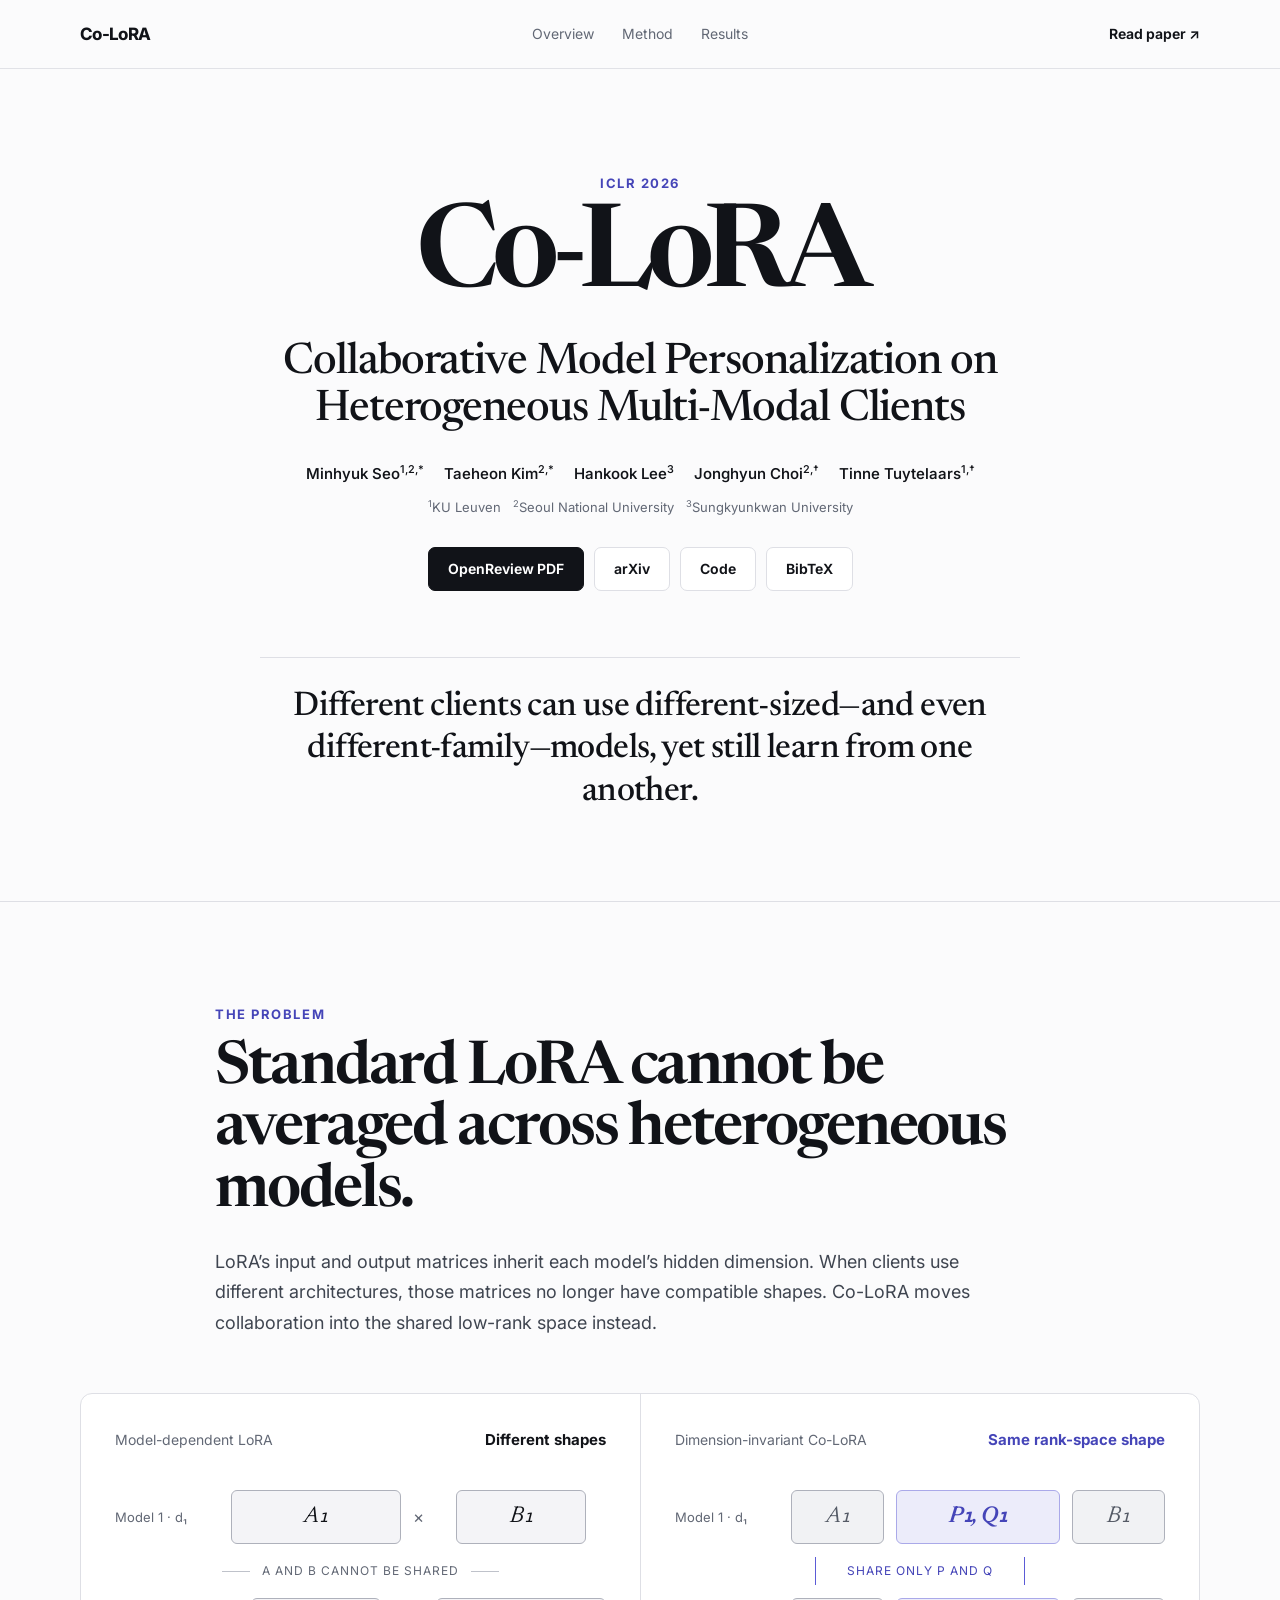
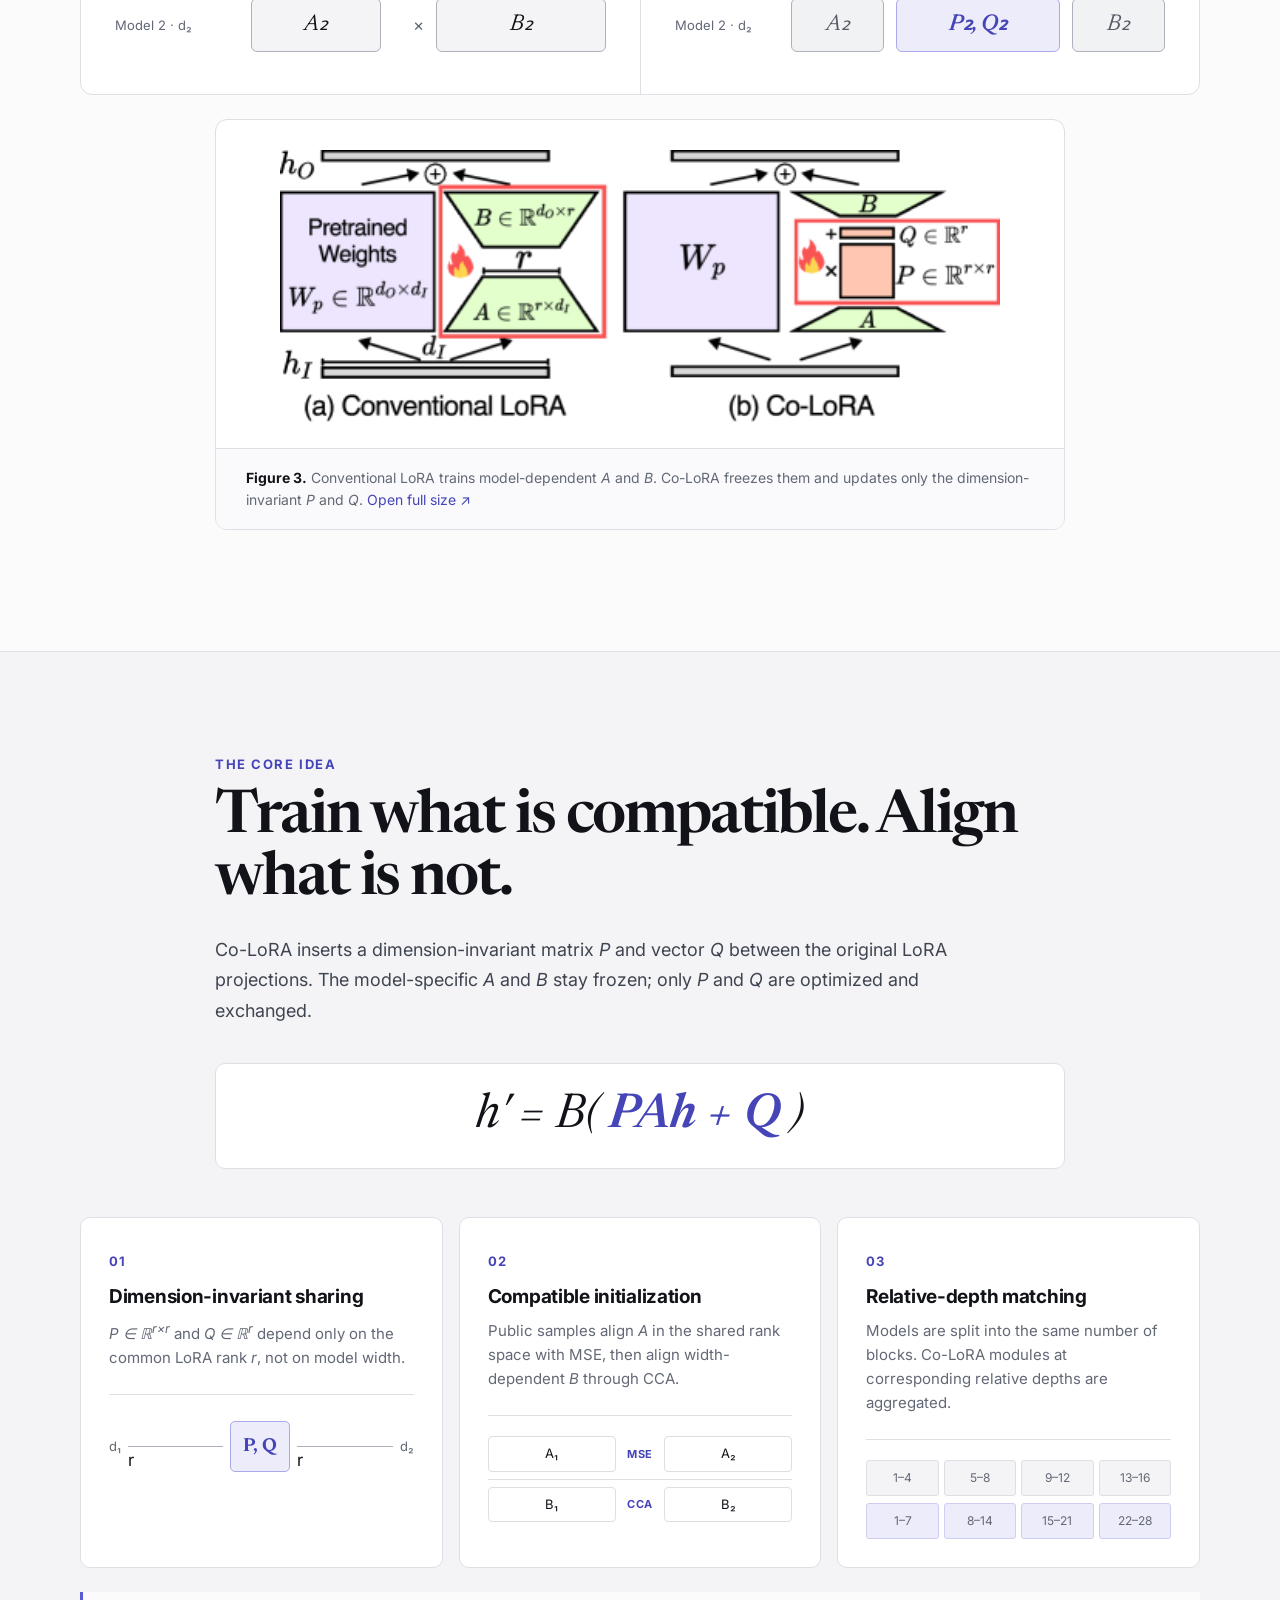
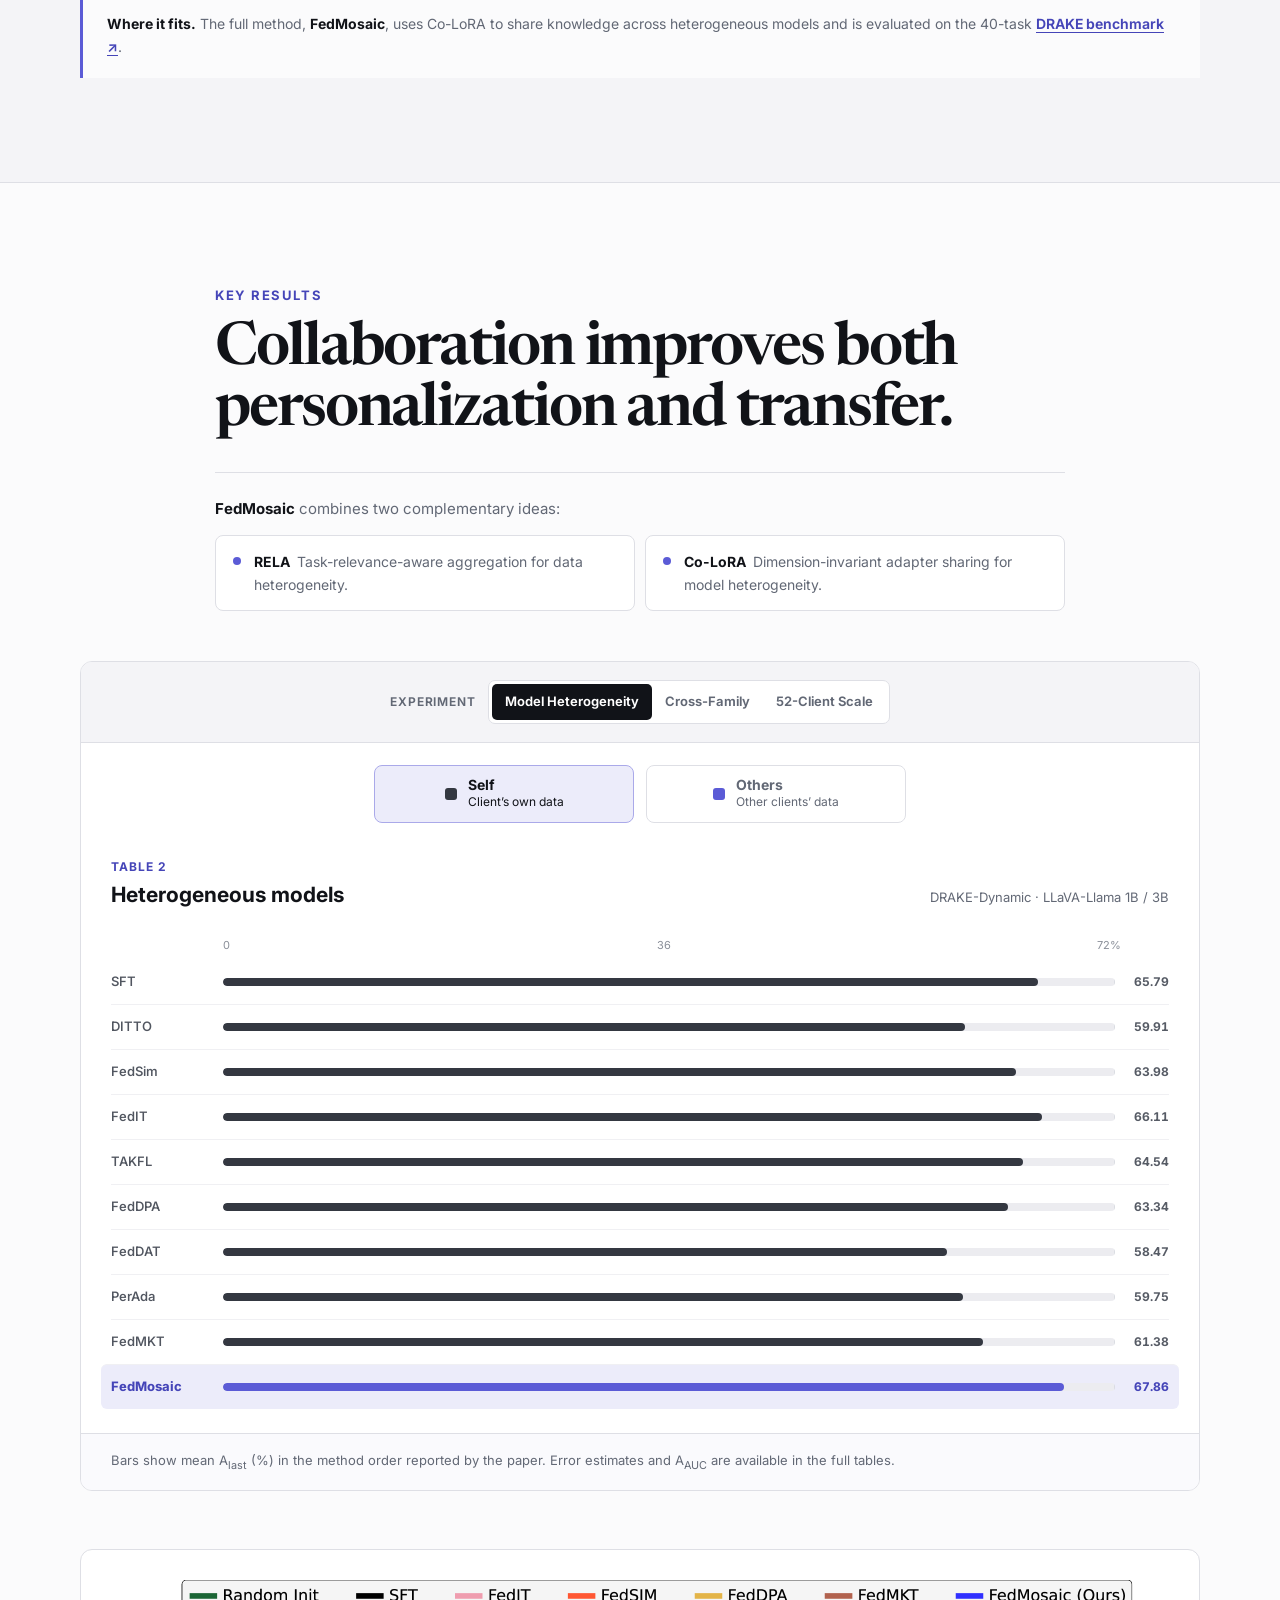
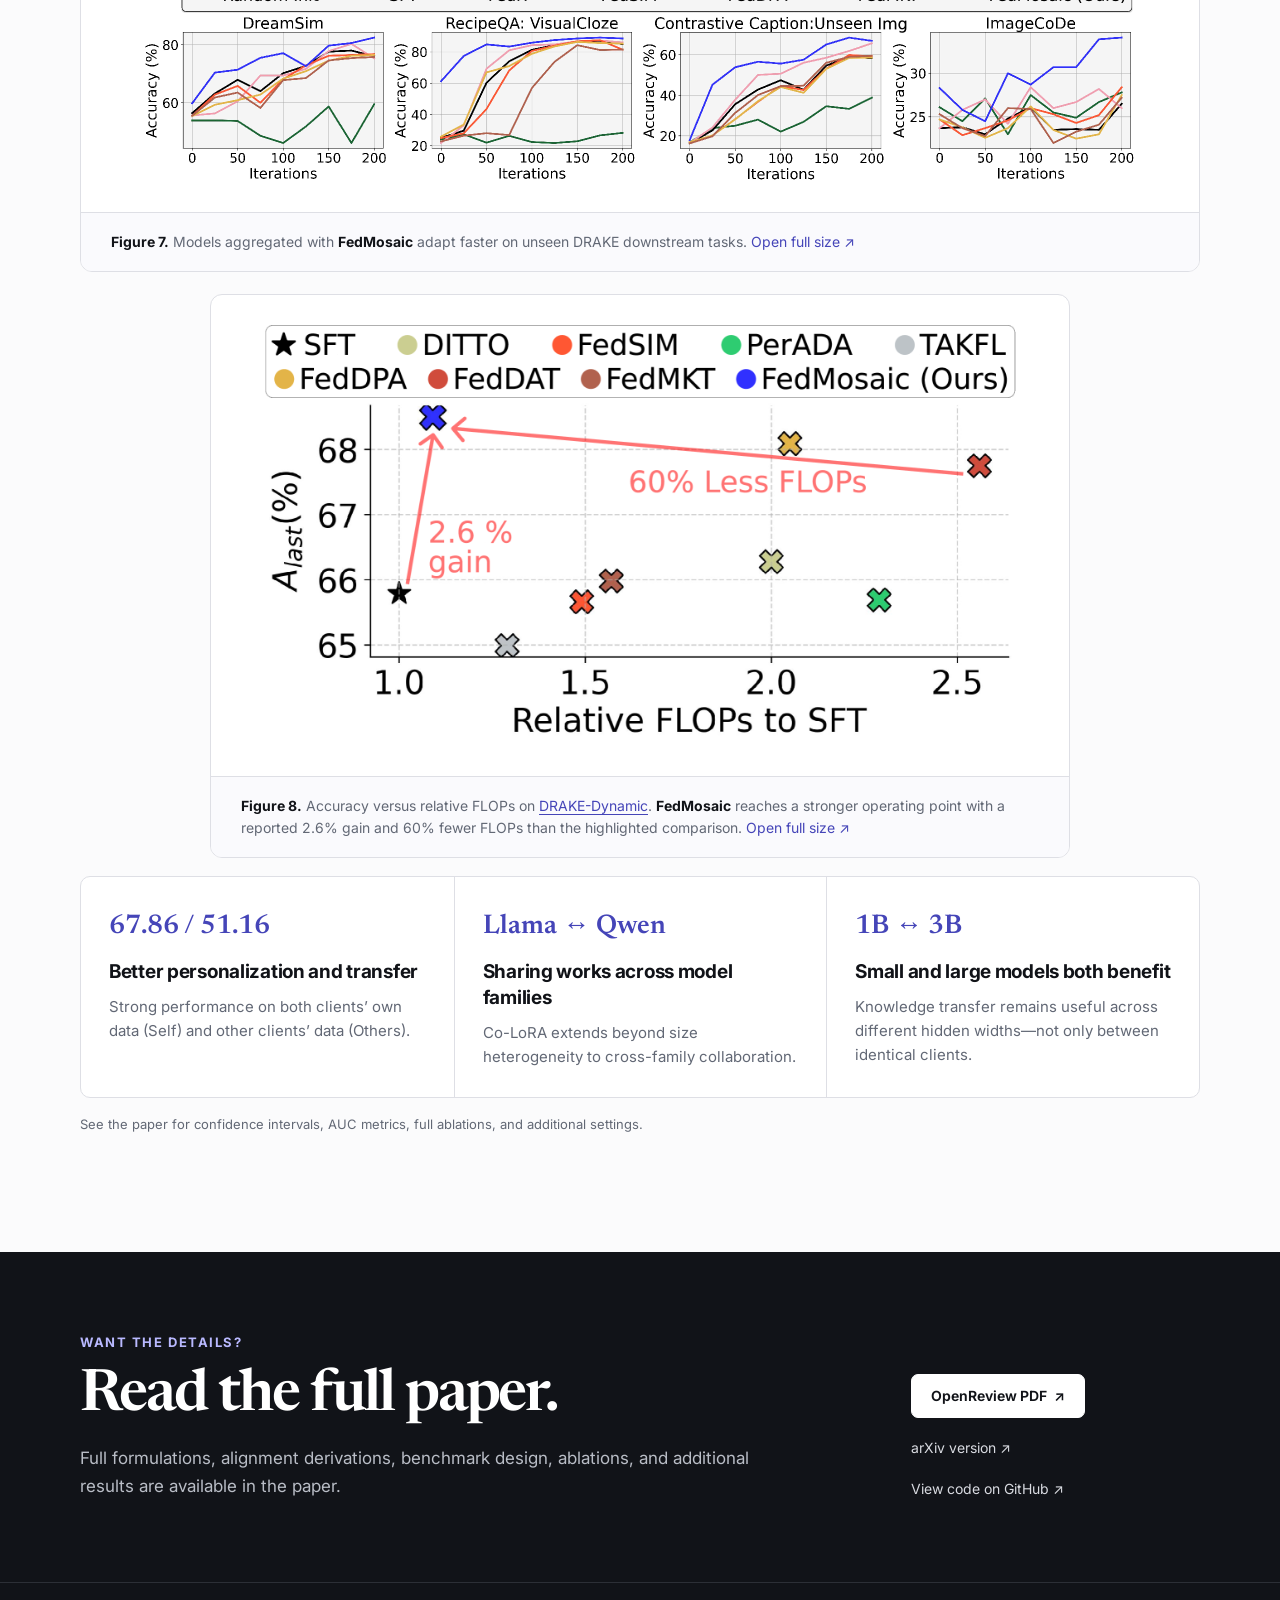
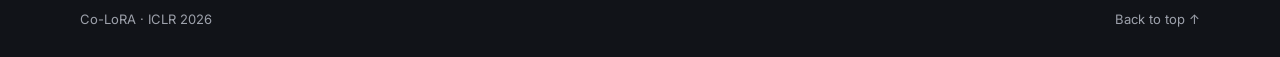
==== projects/co-lora-iclr2026/index.html @ a4341538 "Update Co-LoRA project page" ====
<!doctype html>
<html lang="en">
<head>
  <meta charset="utf-8">
  <meta name="viewport" content="width=device-width, initial-scale=1">
  <meta name="description" content="Co-LoRA enables collaborative personalization across heterogeneous multi-modal models by sharing dimension-invariant adapters.">
  <meta name="theme-color" content="#fbfbfc">
  <meta property="og:title" content="Co-LoRA · ICLR 2026">
  <meta property="og:description" content="Collaborative Model Personalization on Heterogeneous Multi-Modal Clients">
  <meta property="og:type" content="website">
  <title>Co-LoRA · Collaborative Model Personalization</title>
  <link rel="preconnect" href="https://fonts.googleapis.com">
  <link rel="preconnect" href="https://fonts.gstatic.com" crossorigin>
  <link href="https://fonts.googleapis.com/css2?family=Inter:wght@400;500;600;700&amp;family=Newsreader:opsz,wght@6..72,500;6..72,600&amp;display=swap" rel="stylesheet">
  <link rel="stylesheet" href="styles.css">
  <script defer src="script.js"></script>
</head>
<body>
  <nav class="site-nav" aria-label="Primary navigation">
    <div class="nav-inner">
      <a class="wordmark" href="#top">Co-LoRA</a>
      <div class="nav-links">
        <a href="#overview">Overview</a>
        <a href="#method">Method</a>
        <a href="#results">Results</a>
      </div>
      <a class="nav-paper" href="https://openreview.net/pdf?id=0g5Dk4Qfh0" target="_blank" rel="noreferrer">Read paper <span aria-hidden="true">↗</span></a>
    </div>
  </nav>

  <main id="top">
    <header class="hero">
      <div class="container hero-inner">
        <p class="venue">ICLR 2026</p>
        <h1>Co-LoRA</h1>
        <p class="paper-title">Collaborative Model Personalization on<br class="desktop-break"> Heterogeneous Multi-Modal Clients</p>

        <div class="authors" aria-label="Authors">
          <a href="https://dbd05088.github.io/" target="_blank" rel="noreferrer">Minhyuk Seo<sup>1,2,*</sup></a>
          <a href="https://ta3h30nk1m.github.io/" target="_blank" rel="noreferrer">Taeheon Kim<sup>2,*</sup></a>
          <a href="https://hankook.github.io/" target="_blank" rel="noreferrer">Hankook Lee<sup>3</sup></a>
          <a href="https://ppolon.github.io/" target="_blank" rel="noreferrer">Jonghyun Choi<sup>2,†</sup></a>
          <a href="https://www.esat.kuleuven.be/psi/TT" target="_blank" rel="noreferrer">Tinne Tuytelaars<sup>1,†</sup></a>
        </div>
        <p class="affiliations"><sup>1</sup>KU Leuven &nbsp; <sup>2</sup>Seoul National University &nbsp; <sup>3</sup>Sungkyunkwan University</p>

        <div class="hero-actions">
          <a class="button primary" href="https://openreview.net/pdf?id=0g5Dk4Qfh0" target="_blank" rel="noreferrer">OpenReview PDF</a>
          <a class="button secondary" href="https://arxiv.org/abs/2506.11024" target="_blank" rel="noreferrer">arXiv</a>
          <a class="button secondary" href="https://github.com/snumprlab/fedmosaic" target="_blank" rel="noreferrer">Code</a>
          <button class="button secondary cite-button" type="button">BibTeX</button>
        </div>

        <p class="lead">Different clients can use different-sized—and even different-family—models, yet still learn from one another.</p>
      </div>
    </header>

    <section class="section" id="overview">
      <div class="container narrow">
        <p class="section-label">The problem</p>
        <h2>Standard LoRA cannot be averaged across heterogeneous models.</h2>
        <p class="section-intro">LoRA’s input and output matrices inherit each model’s hidden dimension. When clients use different architectures, those matrices no longer have compatible shapes. Co-LoRA moves collaboration into the shared low-rank space instead.</p>
      </div>

      <div class="container comparison" role="img" aria-label="Model-dependent LoRA matrices A and B have incompatible shapes across models, while dimension-invariant P and Q have matching shapes and can be shared.">
        <article class="comparison-side conventional">
          <div class="comparison-heading">
            <span>Model-dependent LoRA</span>
            <strong>Different shapes</strong>
          </div>
          <div class="adapter-row">
            <span class="model-name">Model 1 · d₁</span>
            <span class="matrix model-specific wide">A₁</span>
            <span class="operator">×</span>
            <span class="matrix model-specific narrow">B₁</span>
          </div>
          <div class="mismatch" aria-hidden="true"><span></span><em>A and B cannot be shared</em><span></span></div>
          <div class="adapter-row">
            <span class="model-name">Model 2 · d₂</span>
            <span class="matrix model-specific narrow">A₂</span>
            <span class="operator">×</span>
            <span class="matrix model-specific wide">B₂</span>
          </div>
        </article>

        <article class="comparison-side proposed">
          <div class="comparison-heading">
            <span>Dimension-invariant Co-LoRA</span>
            <strong>Same rank-space shape</strong>
          </div>
          <div class="adapter-row co-row">
            <span class="model-name">Model 1 · d₁</span>
            <span class="matrix frozen">A₁</span>
            <span class="matrix shared">P₁, Q₁</span>
            <span class="matrix frozen">B₁</span>
          </div>
          <div class="share-arrow"><span>share only P and Q</span></div>
          <div class="adapter-row co-row">
            <span class="model-name">Model 2 · d₂</span>
            <span class="matrix frozen">A₂</span>
            <span class="matrix shared">P₂, Q₂</span>
            <span class="matrix frozen">B₂</span>
          </div>
        </article>
      </div>

      <figure class="container paper-figure colora-figure">
        <a href="assets/colora.png" target="_blank" aria-label="Open Figure 3 at full size">
          <img src="assets/colora.png" alt="Comparison of conventional LoRA and Co-LoRA. Conventional LoRA trains model-dependent A and B, while Co-LoRA freezes A and B and trains dimension-invariant P and Q." loading="eager">
        </a>
        <figcaption><strong>Figure 3.</strong> Conventional LoRA trains model-dependent <em>A</em> and <em>B</em>. Co-LoRA freezes them and updates only the dimension-invariant <em>P</em> and <em>Q</em>. <span>Open full size ↗</span></figcaption>
      </figure>
    </section>

    <section class="section soft-section" id="method">
      <div class="container narrow">
        <p class="section-label">The core idea</p>
        <h2>Train what is compatible. Align what is not.</h2>
        <p class="section-intro">Co-LoRA inserts a dimension-invariant matrix <em>P</em> and vector <em>Q</em> between the original LoRA projections. The model-specific <em>A</em> and <em>B</em> stay frozen; only <em>P</em> and <em>Q</em> are optimized and exchanged.</p>
        <div class="equation" aria-label="h prime equals B times the sum of P A h and Q">
          <span>h′ = B(</span><strong>PAh + Q</strong><span>)</span>
        </div>
      </div>

      <div class="container method-grid">
        <article class="method-card">
          <span class="step">01</span>
          <h3>Dimension-invariant sharing</h3>
          <p><em>P ∈ ℝ<sup>r×r</sup></em> and <em>Q ∈ ℝ<sup>r</sup></em> depend only on the common LoRA rank <em>r</em>, not on model width.</p>
          <div class="mini-visual rank-visual" aria-hidden="true">
            <i>d₁</i><span>r</span><b>P, Q</b><span>r</span><i>d₂</i>
          </div>
        </article>

        <article class="method-card">
          <span class="step">02</span>
          <h3>Compatible initialization</h3>
          <p>Public samples align <em>A</em> in the shared rank space with MSE, then align width-dependent <em>B</em> through CCA.</p>
          <div class="mini-visual align-visual" aria-hidden="true">
            <span>A₁</span><b>MSE</b><span>A₂</span><i></i><span>B₁</span><b>CCA</b><span>B₂</span>
          </div>
        </article>

        <article class="method-card">
          <span class="step">03</span>
          <h3>Relative-depth matching</h3>
          <p>Models are split into the same number of blocks. Co-LoRA modules at corresponding relative depths are aggregated.</p>
          <div class="mini-visual depth-visual" aria-hidden="true">
            <div><i>1–4</i><i>5–8</i><i>9–12</i><i>13–16</i></div>
            <div><i>1–7</i><i>8–14</i><i>15–21</i><i>22–28</i></div>
          </div>
        </article>
      </div>

      <div class="container context-note">
        <strong>Where it fits.</strong> The full method, <strong>FedMosaic</strong>, uses Co-LoRA to share knowledge across heterogeneous models and is evaluated on the 40-task <a href="https://huggingface.co/datasets/SNUMPR/DRAKE" target="_blank" rel="noreferrer">DRAKE benchmark <span aria-hidden="true">↗</span></a>.
      </div>
    </section>

    <section class="section" id="results">
      <div class="container narrow">
        <p class="section-label">Key results</p>
        <h2>Collaboration improves both personalization and transfer.</h2>
        <div class="fedmosaic-summary">
          <p><strong>FedMosaic</strong> combines two complementary ideas:</p>
          <ul>
            <li><strong>RELA</strong><span>Task-relevance-aware aggregation for data heterogeneity.</span></li>
            <li><strong>Co-LoRA</strong><span>Dimension-invariant adapter sharing for model heterogeneity.</span></li>
          </ul>
        </div>
      </div>

      <section class="container result-explorer" aria-label="Interactive experiment results">
        <div class="explorer-controls">
          <div class="control-group" aria-label="Select experiment">
            <span>Experiment</span>
            <div class="segmented-control" data-control="experiment">
              <button class="active" type="button" data-value="table2" aria-pressed="true">Model Heterogeneity</button>
              <button type="button" data-value="table4" aria-pressed="false">Cross-Family</button>
              <button type="button" data-value="table6" aria-pressed="false">52-Client Scale</button>
            </div>
          </div>
        </div>

        <div class="metric-legend" data-control="metric" aria-label="Select evaluation metric">
          <button class="active" type="button" data-value="self" aria-pressed="true">
            <i></i><span><strong>Self</strong><small>Client’s own data</small></span>
          </button>
          <button type="button" data-value="others" aria-pressed="false">
            <i></i><span><strong>Others</strong><small>Other clients’ data</small></span>
          </button>
        </div>

        <div class="explorer-plot">
          <div class="explorer-meta">
            <div><span id="chart-table">Table 2</span><h4 id="chart-title">Heterogeneous models</h4></div>
            <p id="chart-subtitle">DRAKE-Dynamic · LLaVA-Llama 1B / 3B</p>
          </div>
          <div class="chart-body" id="result-chart" role="img" aria-live="polite"></div>
        </div>
        <p class="chart-note">Bars show mean A<sub>last</sub> (%) in the method order reported by the paper. Error estimates and A<sub>AUC</sub> are available in the full tables.</p>
      </section>

      <div class="container paper-plots">
        <figure class="paper-figure result-plot">
          <a href="assets/adaptation.png" target="_blank" aria-label="Open Figure 7 at full size">
            <img src="assets/adaptation.png" alt="Adaptation curves on four unseen downstream tasks comparing FedMosaic with federated learning baselines." loading="lazy">
          </a>
          <figcaption><strong>Figure 7.</strong> Models aggregated with <strong>FedMosaic</strong> adapt faster on unseen DRAKE downstream tasks. <span>Open full size ↗</span></figcaption>
        </figure>

        <figure class="paper-figure result-plot">
          <a href="assets/efficiency.png" target="_blank" aria-label="Open Figure 8 at full size">
            <img src="assets/efficiency.png" alt="Accuracy versus relative FLOPs for federated personalization methods. FedMosaic achieves higher accuracy with substantially fewer FLOPs than high-compute baselines." loading="lazy">
          </a>
          <figcaption><strong>Figure 8.</strong> Accuracy versus relative FLOPs on <a href="https://huggingface.co/datasets/SNUMPR/DRAKE" target="_blank" rel="noreferrer">DRAKE-Dynamic</a>. <strong>FedMosaic</strong> reaches a stronger operating point with a reported 2.6% gain and 60% fewer FLOPs than the highlighted comparison. <span>Open full size ↗</span></figcaption>
        </figure>
      </div>

      <div class="container findings">
        <article>
          <span class="finding-mark">67.86 / 51.16</span>
          <h3>Better personalization and transfer</h3>
          <p>Strong performance on both clients’ own data (Self) and other clients’ data (Others).</p>
        </article>
        <article>
          <span class="finding-mark">Llama ↔ Qwen</span>
          <h3>Sharing works across model families</h3>
          <p>Co-LoRA extends beyond size heterogeneity to cross-family collaboration.</p>
        </article>
        <article>
          <span class="finding-mark">1B ↔ 3B</span>
          <h3>Small and large models both benefit</h3>
          <p>Knowledge transfer remains useful across different hidden widths—not only between identical clients.</p>
        </article>
      </div>
      <p class="container table-note">See the paper for confidence intervals, AUC metrics, full ablations, and additional settings.</p>
    </section>

    <section class="paper-cta">
      <div class="container cta-inner">
        <div>
          <p class="section-label">Want the details?</p>
          <h2>Read the full paper.</h2>
          <p>Full formulations, alignment derivations, benchmark design, ablations, and additional results are available in the paper.</p>
        </div>
        <div class="cta-actions">
          <a class="button primary" href="https://openreview.net/pdf?id=0g5Dk4Qfh0" target="_blank" rel="noreferrer">OpenReview PDF <span aria-hidden="true">↗</span></a>
          <a class="text-link" href="https://arxiv.org/abs/2506.11024" target="_blank" rel="noreferrer">arXiv version <span aria-hidden="true">↗</span></a>
          <a class="text-link" href="https://github.com/snumprlab/fedmosaic" target="_blank" rel="noreferrer">View code on GitHub <span aria-hidden="true">↗</span></a>
        </div>
      </div>
    </section>
  </main>

  <footer>
    <div class="container footer-inner">
      <span>Co-LoRA · ICLR 2026</span>
      <a href="#top">Back to top ↑</a>
    </div>
  </footer>

  <dialog class="citation-dialog" aria-labelledby="citation-title">
    <form method="dialog"><button class="dialog-close" aria-label="Close citation">×</button></form>
    <p class="section-label">BibTeX</p>
    <h2 id="citation-title">Cite Co-LoRA</h2>
    <pre><code>@inproceedings{seo2026colora,
  title     = {Co-LoRA: Collaborative Model Personalization on
               Heterogeneous Multi-Modal Clients},
  author    = {Seo, Minhyuk and Kim, Taeheon and Lee, Hankook and
               Choi, Jonghyun and Tuytelaars, Tinne},
  booktitle = {The Fourteenth International Conference on
               Learning Representations},
  year      = {2026},
  url       = {https://openreview.net/forum?id=0g5Dk4Qfh0}
}</code></pre>
    <button class="button primary copy-button" type="button">Copy BibTeX</button>
  </dialog>
</body>
</html>
---- projects/co-lora-iclr2026/styles.css ----
:root {
  --ink: #111318;
  --muted: #626875;
  --line: #dedfe5;
  --surface: #f4f4f7;
  --page: #fbfbfc;
  --white: #ffffff;
  --accent: #5b5bd6;
  --accent-dark: #4545b8;
  --accent-soft: #ececfa;
  --max: 1120px;
  --narrow: 850px;
}

* { box-sizing: border-box; }

html {
  scroll-behavior: smooth;
  scroll-padding-top: 90px;
}

body {
  margin: 0;
  color: var(--ink);
  background: var(--page);
  font-family: "Inter", system-ui, -apple-system, BlinkMacSystemFont, "Segoe UI", sans-serif;
  font-size: 17px;
  line-height: 1.65;
  -webkit-font-smoothing: antialiased;
}

a { color: inherit; }
button, a { -webkit-tap-highlight-color: transparent; }
button { font: inherit; }

.container {
  width: min(calc(100% - 48px), var(--max));
  margin-inline: auto;
}

.container.narrow { max-width: var(--narrow); }

.site-nav {
  position: sticky;
  top: 0;
  z-index: 20;
  border-bottom: 1px solid rgba(222, 223, 229, .9);
  background: rgba(251, 251, 252, .94);
  backdrop-filter: blur(14px);
}

.nav-inner {
  width: min(calc(100% - 48px), var(--max));
  min-height: 68px;
  margin-inline: auto;
  display: grid;
  grid-template-columns: 1fr auto 1fr;
  align-items: center;
  gap: 28px;
}

.wordmark {
  width: max-content;
  font-weight: 750;
  letter-spacing: -.04em;
  text-decoration: none;
}

.nav-links {
  display: flex;
  gap: 28px;
  font-size: 14px;
}

.nav-links a,
.nav-paper,
.text-link,
.footer-inner a {
  text-decoration: none;
}

.nav-links a { color: var(--muted); }
.nav-links a:hover { color: var(--ink); }

.nav-paper {
  justify-self: end;
  font-size: 14px;
  font-weight: 650;
}

.hero {
  padding: 106px 0 88px;
  border-bottom: 1px solid var(--line);
  text-align: center;
}

.hero-inner { max-width: 1000px; }

.venue,
.section-label {
  margin: 0 0 16px;
  color: var(--accent-dark);
  font-size: 13px;
  font-weight: 700;
  line-height: 1.3;
  letter-spacing: .12em;
  text-transform: uppercase;
}

.hero h1 {
  margin: 0;
  font-family: "Newsreader", Georgia, serif;
  font-size: clamp(72px, 9vw, 116px);
  font-weight: 600;
  line-height: .9;
  letter-spacing: -.065em;
}

.paper-title {
  max-width: 900px;
  margin: 28px auto 26px;
  font-family: "Newsreader", Georgia, serif;
  font-size: clamp(28px, 3.4vw, 44px);
  font-weight: 500;
  line-height: 1.1;
  letter-spacing: -.025em;
}

.authors {
  display: flex;
  flex-wrap: wrap;
  justify-content: center;
  gap: 5px 20px;
  font-size: 15px;
  font-weight: 550;
}

.authors a {
  border-bottom: 1px solid transparent;
  text-decoration: none;
}

.authors a:hover { border-bottom-color: #aeb1bb; }

.authors sup,
.affiliations sup { font-size: .72em; }

.affiliations {
  margin: 8px 0 0;
  color: var(--muted);
  font-size: 13px;
}

.hero-actions {
  display: flex;
  flex-wrap: wrap;
  justify-content: center;
  gap: 10px;
  margin-top: 28px;
}

.button {
  min-height: 44px;
  padding: 10px 19px;
  border: 1px solid var(--ink);
  border-radius: 7px;
  display: inline-flex;
  align-items: center;
  justify-content: center;
  gap: 7px;
  cursor: pointer;
  font-size: 14px;
  font-weight: 650;
  line-height: 1;
  text-decoration: none;
}

.button.primary {
  color: var(--white);
  background: var(--ink);
}

.button.primary:hover { background: #292c33; }

.button.secondary {
  color: var(--ink);
  background: var(--white);
  border-color: var(--line);
}

.button.secondary:hover { border-color: #aeb1bb; }

.lead {
  max-width: 760px;
  margin: 66px auto 0;
  padding-top: 28px;
  border-top: 1px solid var(--line);
  font-family: "Newsreader", Georgia, serif;
  font-size: clamp(25px, 3vw, 34px);
  font-weight: 500;
  line-height: 1.25;
  letter-spacing: -.018em;
}

.section { padding: 104px 0; }

.soft-section {
  background: var(--surface);
  border-block: 1px solid var(--line);
}

.section h2,
.paper-cta h2,
.citation-dialog h2 {
  margin: 0;
  font-family: "Newsreader", Georgia, serif;
  font-size: clamp(38px, 5vw, 60px);
  font-weight: 600;
  line-height: 1.02;
  letter-spacing: -.035em;
}

.section-intro {
  max-width: 800px;
  margin: 24px 0 0;
  color: #3f4550;
  font-size: 18px;
  line-height: 1.7;
}

.fedmosaic-summary {
  margin-top: 30px;
  padding-top: 24px;
  border-top: 1px solid var(--line);
}

.fedmosaic-summary > p {
  margin: 0 0 13px;
  color: var(--muted);
  font-size: 15px;
}

.fedmosaic-summary > p strong { color: var(--ink); }

.fedmosaic-summary ul {
  margin: 0;
  padding: 0;
  display: grid;
  grid-template-columns: 1fr 1fr;
  gap: 10px;
  list-style: none;
}

.fedmosaic-summary li {
  min-height: 64px;
  padding: 14px 16px 14px 38px;
  border: 1px solid var(--line);
  border-radius: 8px;
  position: relative;
  background: var(--white);
  font-size: 14px;
}

.fedmosaic-summary li::before {
  content: "";
  width: 8px;
  height: 8px;
  border-radius: 50%;
  position: absolute;
  top: 21px;
  left: 17px;
  background: var(--accent);
}

.fedmosaic-summary li strong { margin-right: 7px; }
.fedmosaic-summary li span { color: var(--muted); }

.paper-figure {
  margin-top: 54px;
  padding: 30px;
  border: 1px solid var(--line);
  border-radius: 12px;
  overflow: hidden;
  background: var(--white);
}

.paper-figure > a {
  display: block;
  text-decoration: none;
}

.paper-figure img {
  width: 100%;
  height: auto;
  margin-inline: auto;
  display: block;
  object-fit: contain;
}

.colora-figure { max-width: 850px; }
.colora-figure img { max-width: 720px; }
.result-plot img { max-width: 917px; }

.paper-figure figcaption {
  margin: 26px -30px -30px;
  padding: 18px 30px;
  border-top: 1px solid var(--line);
  color: var(--muted);
  background: #fafafd;
  font-size: 14px;
  line-height: 1.55;
}

.paper-figure figcaption strong { color: var(--ink); }
.paper-figure figcaption a { color: var(--accent-dark); text-underline-offset: 3px; }
.paper-figure figcaption span { color: var(--accent-dark); white-space: nowrap; }

.comparison {
  margin-top: 54px;
  border: 1px solid var(--line);
  border-radius: 12px;
  display: grid;
  grid-template-columns: 1fr 1fr;
  overflow: hidden;
  background: var(--white);
}

.comparison-side { padding: 34px; }
.comparison-side + .comparison-side { border-left: 1px solid var(--line); }

.comparison-heading {
  margin-bottom: 30px;
  display: flex;
  justify-content: space-between;
  gap: 20px;
  align-items: baseline;
  font-size: 14px;
}

.comparison-heading span { color: var(--muted); }
.comparison-heading strong { font-size: 15px; }
.proposed .comparison-heading strong { color: var(--accent-dark); }

.adapter-row {
  min-height: 70px;
  display: grid;
  grid-template-columns: 104px 1fr auto 1fr;
  align-items: center;
  gap: 12px;
}

.adapter-row.co-row { grid-template-columns: 104px .8fr 1.4fr .8fr; }
.model-name { color: var(--muted); font-size: 13px; }
.operator { color: var(--muted); text-align: center; }

.matrix {
  height: 54px;
  border: 1px solid #aeb1bb;
  border-radius: 6px;
  display: grid;
  place-items: center;
  background: var(--surface);
  font-family: "Newsreader", Georgia, serif;
  font-size: 23px;
  font-style: italic;
}

.matrix.narrow { margin-inline: 20px; }
.matrix.frozen { color: #555b66; background: #f1f2f4; }
.matrix.shared {
  color: var(--accent-dark);
  background: var(--accent-soft);
  border-color: #aaa9e9;
  font-weight: 600;
}

.mismatch,
.share-arrow {
  height: 38px;
  display: flex;
  align-items: center;
  justify-content: center;
  gap: 12px;
  color: var(--muted);
  font-size: 12px;
  text-transform: uppercase;
  letter-spacing: .08em;
}

.mismatch span {
  width: 28px;
  height: 1px;
  background: #bfc2ca;
}

.mismatch em { font-style: normal; }

.share-arrow span {
  width: 210px;
  padding: 4px 10px;
  border-inline: 1px solid var(--accent);
  color: var(--accent-dark);
  text-align: center;
}

.figure-note {
  margin: 14px 0 0;
  color: var(--muted);
  font-size: 13px;
  text-align: right;
}

.legend-box {
  width: 11px;
  height: 11px;
  border: 1px solid #aeb1bb;
  display: inline-block;
  vertical-align: -1px;
}

.frozen-key { background: #f1f2f4; }
.shared-key { background: var(--accent-soft); border-color: #aaa9e9; }

.comparison + .paper-figure { margin-top: 24px; }

.equation {
  margin: 36px 0 0;
  padding: 28px 34px;
  border: 1px solid var(--line);
  border-radius: 10px;
  display: flex;
  align-items: baseline;
  justify-content: center;
  gap: .2em;
  background: var(--white);
  font-family: "Newsreader", Georgia, serif;
  font-size: clamp(32px, 5vw, 48px);
  font-style: italic;
  line-height: 1;
}

.equation strong { color: var(--accent-dark); font-weight: 600; }

.method-grid {
  margin-top: 48px;
  display: grid;
  grid-template-columns: repeat(3, 1fr);
  gap: 16px;
}

.method-card {
  min-width: 0;
  padding: 28px;
  border: 1px solid var(--line);
  border-radius: 10px;
  background: var(--white);
}

.step {
  color: var(--accent-dark);
  font-size: 13px;
  font-weight: 700;
  letter-spacing: .08em;
}

.method-card h3,
.findings h3 {
  margin: 10px 0 10px;
  font-size: 19px;
  line-height: 1.35;
  letter-spacing: -.015em;
}

.method-card p,
.findings p {
  margin: 0;
  color: var(--muted);
  font-size: 15px;
  line-height: 1.6;
}

.mini-visual {
  min-height: 84px;
  margin-top: 24px;
  padding-top: 20px;
  border-top: 1px solid var(--line);
}

.rank-visual {
  display: grid;
  grid-template-columns: auto 1fr auto 1fr auto;
  align-items: center;
  gap: 7px;
}

.rank-visual i {
  color: var(--muted);
  font-size: 13px;
  font-style: normal;
}

.rank-visual span { height: 1px; background: #aeb1bb; }
.rank-visual b {
  padding: 9px 12px;
  border: 1px solid #aaa9e9;
  border-radius: 5px;
  color: var(--accent-dark);
  background: var(--accent-soft);
  font-family: "Newsreader", Georgia, serif;
  font-size: 19px;
}

.align-visual {
  display: grid;
  grid-template-columns: 1fr auto 1fr;
  gap: 7px;
  align-items: center;
}

.align-visual span,
.align-visual b {
  padding: 6px 4px;
  border: 1px solid var(--line);
  border-radius: 4px;
  font-size: 13px;
  text-align: center;
}

.align-visual b {
  border: 0;
  color: var(--accent-dark);
  font-size: 11px;
  letter-spacing: .06em;
}

.align-visual i { grid-column: 1 / -1; height: 1px; background: var(--line); }

.depth-visual {
  display: grid;
  gap: 7px;
}

.depth-visual div { display: grid; grid-template-columns: repeat(4, 1fr); gap: 5px; }
.depth-visual i {
  padding: 7px 2px;
  border: 1px solid var(--line);
  border-radius: 3px;
  background: var(--surface);
  color: var(--muted);
  font-size: 12px;
  font-style: normal;
  text-align: center;
}

.depth-visual div:nth-child(2) i { background: var(--accent-soft); border-color: #cecdf2; }

.context-note {
  margin-top: 24px;
  padding: 20px 24px;
  border-left: 3px solid var(--accent);
  color: var(--muted);
  background: rgba(255, 255, 255, .65);
  font-size: 14px;
}

.context-note strong { color: var(--ink); }
.context-note a { color: var(--accent-dark); font-weight: 650; text-underline-offset: 3px; }

.result-explorer {
  margin-top: 50px;
  border: 1px solid var(--line);
  border-radius: 12px;
  overflow: hidden;
  background: var(--white);
}

.explorer-header {
  padding: 28px 30px;
  display: flex;
  align-items: flex-end;
  justify-content: space-between;
  gap: 24px;
}

.explorer-kicker {
  margin: 0 0 5px;
  color: var(--accent-dark);
  font-size: 12px;
  font-weight: 700;
  letter-spacing: .1em;
  text-transform: uppercase;
}

.explorer-header h3 {
  margin: 0;
  font-family: "Newsreader", Georgia, serif;
  font-size: 30px;
  font-weight: 600;
  line-height: 1.1;
  letter-spacing: -.025em;
}

.explorer-legend {
  display: flex;
  align-items: center;
  gap: 7px;
  color: var(--muted);
  font-size: 13px;
}

.explorer-legend i {
  width: 13px;
  height: 13px;
  border-radius: 3px;
  background: var(--accent);
}

.explorer-controls {
  padding: 18px 30px;
  border-bottom: 1px solid var(--line);
  display: flex;
  justify-content: center;
  gap: 24px;
  background: var(--surface);
}

.control-group {
  display: flex;
  align-items: center;
  gap: 12px;
}

.control-group > span {
  color: var(--muted);
  font-size: 12px;
  font-weight: 650;
  text-transform: uppercase;
  letter-spacing: .07em;
}

.segmented-control {
  padding: 3px;
  border: 1px solid var(--line);
  border-radius: 7px;
  display: flex;
  background: var(--white);
}

.segmented-control button {
  min-width: 76px;
  min-height: 34px;
  padding: 7px 13px;
  border: 0;
  border-radius: 5px;
  cursor: pointer;
  color: var(--muted);
  background: transparent;
  font-size: 13px;
  font-weight: 650;
}

.segmented-control button.active {
  color: var(--white);
  background: var(--ink);
}

.metric-control button.active { background: var(--accent); }

.metric-legend {
  padding: 22px 30px 4px;
  display: flex;
  justify-content: center;
  gap: 12px;
}

.metric-legend button {
  width: min(260px, 45%);
  min-height: 58px;
  padding: 10px 16px;
  border: 1px solid var(--line);
  border-radius: 8px;
  display: flex;
  align-items: center;
  justify-content: center;
  gap: 11px;
  cursor: pointer;
  color: var(--muted);
  background: var(--white);
  text-align: left;
}

.metric-legend button.active {
  border-color: #aaa9e9;
  color: var(--ink);
  background: var(--accent-soft);
}

.metric-legend button i {
  width: 12px;
  height: 12px;
  border-radius: 3px;
  flex: 0 0 auto;
  background: #343841;
}

.metric-legend button:last-child i { background: var(--accent); }

.metric-legend button span { display: grid; }
.metric-legend button strong { font-size: 14px; line-height: 1.3; }
.metric-legend button small { font-size: 12px; line-height: 1.4; }

.explorer-meta {
  padding: 24px 30px 12px;
  display: flex;
  align-items: end;
  justify-content: space-between;
  gap: 24px;
}

.explorer-meta span {
  color: var(--accent-dark);
  font-size: 12px;
  font-weight: 700;
  letter-spacing: .09em;
  text-transform: uppercase;
}

.explorer-meta h4 {
  margin: 3px 0 0;
  font-size: 21px;
  line-height: 1.25;
}

.explorer-meta p {
  margin: 0;
  color: var(--muted);
  font-size: 13px;
  text-align: right;
}

.benchmark-plots {
  margin-top: 50px;
  display: grid;
  gap: 22px;
}

.benchmark-chart {
  border: 1px solid var(--line);
  border-radius: 12px;
  overflow: hidden;
  background: var(--white);
}

.chart-heading {
  padding: 26px 30px;
  border-bottom: 1px solid var(--line);
  display: flex;
  align-items: flex-end;
  justify-content: space-between;
  gap: 24px;
  background: #fafafd;
}

.chart-heading > div:first-child > span {
  color: var(--accent-dark);
  font-size: 12px;
  font-weight: 700;
  letter-spacing: .1em;
  text-transform: uppercase;
}

.chart-heading h3 {
  margin: 4px 0 2px;
  font-family: "Newsreader", Georgia, serif;
  font-size: 30px;
  font-weight: 600;
  line-height: 1.05;
  letter-spacing: -.025em;
}

.chart-heading p {
  margin: 0;
  color: var(--muted);
  font-size: 14px;
}

.chart-legend {
  padding-bottom: 3px;
  display: flex;
  gap: 16px;
  color: var(--muted);
  font-size: 13px;
  white-space: nowrap;
}

.chart-legend span { display: flex; align-items: center; gap: 6px; }
.chart-legend i { width: 12px; height: 12px; border-radius: 2px; display: inline-block; }
.self-key { background: #343841; }
.others-key { background: var(--accent); }

.chart-body { padding: 20px 30px 24px; }

.chart-scale {
  margin: 0 48px 8px 112px;
  display: flex;
  justify-content: space-between;
  color: #8a8f99;
  font-size: 11px;
  line-height: 1;
}

.chart-row {
  min-height: 45px;
  padding: 5px 0;
  display: grid;
  grid-template-columns: 100px 1fr;
  align-items: center;
  gap: 12px;
}

.chart-row + .chart-row { border-top: 1px solid #f0f0f3; }

.chart-method {
  color: #515660;
  font-size: 13px;
  font-weight: 550;
}

.chart-values { display: grid; gap: 4px; }

.chart-value {
  min-width: 0;
  display: grid;
  grid-template-columns: 1fr 46px;
  align-items: center;
  gap: 8px;
}

.chart-value > span {
  height: 8px;
  border-radius: 99px;
  display: block;
  overflow: hidden;
  background: repeating-linear-gradient(to right, #ececf0 0, #ececf0 calc(25% - 1px), #d9dbe1 calc(25% - 1px), #d9dbe1 25%);
}

.chart-value i {
  height: 100%;
  border-radius: inherit;
  display: block;
  background: #343841;
}

.chart-value.others-value i { background: var(--accent); }

.chart-value b {
  color: #565b65;
  font-size: 12px;
  font-variant-numeric: tabular-nums;
  text-align: right;
}

.chart-ours {
  margin-inline: -10px;
  padding-inline: 10px;
  border-radius: 6px;
  background: var(--accent-soft);
}

.chart-ours .chart-method,
.chart-ours .chart-value b { color: var(--accent-dark); font-weight: 750; }

.chart-ours .chart-value i { background: var(--accent); }

.chart-note {
  margin: -6px 0 0;
  color: var(--muted);
  font-size: 13px;
}

.result-explorer > .chart-note {
  margin: 0;
  padding: 16px 30px;
  border-top: 1px solid var(--line);
  background: #fafafd;
}

.paper-plots {
  margin-top: 58px;
  display: grid;
  gap: 22px;
}

.paper-plots .paper-figure { width: 100%; margin: 0; }
.paper-plots .paper-figure:first-child img { max-width: 996px; }
.paper-plots .paper-figure:last-child { max-width: 860px; margin-inline: auto; }
.paper-plots .paper-figure:last-child img { max-width: 760px; }

.result-grid {
  margin-top: 50px;
  display: grid;
  grid-template-columns: 1fr 1fr;
  gap: 18px;
}

.result-card {
  padding: 32px;
  border: 1px solid var(--line);
  border-radius: 10px;
  background: var(--white);
}

.result-topline {
  display: flex;
  justify-content: space-between;
  gap: 16px;
  color: var(--muted);
  font-size: 14px;
}

.result-topline span { font-weight: 650; color: var(--ink); }

.result-number {
  margin: 18px 0 28px;
  display: block;
  font-family: "Newsreader", Georgia, serif;
  font-size: clamp(64px, 8vw, 92px);
  font-weight: 600;
  line-height: .9;
  letter-spacing: -.05em;
}

.result-bars { display: grid; gap: 13px; }

.result-bars > div {
  display: grid;
  grid-template-columns: 60px 1fr 48px;
  align-items: center;
  gap: 10px;
  color: var(--muted);
  font-size: 13px;
}

.result-bars i {
  height: 11px;
  border-radius: 99px;
  display: block;
  background: linear-gradient(to right, #c9cbd2 var(--bar), #ececf0 var(--bar));
}

.result-bars b { font-size: 13px; text-align: right; }
.result-bars .ours { color: var(--accent-dark); }
.result-bars .ours i { background: linear-gradient(to right, var(--accent) var(--bar), #ececf0 var(--bar)); }

.result-delta {
  margin: 24px 0 0;
  color: var(--accent-dark);
  font-size: 13px;
  font-weight: 650;
}

.findings {
  margin-top: 18px;
  display: grid;
  grid-template-columns: repeat(3, 1fr);
  border: 1px solid var(--line);
  border-radius: 10px;
  overflow: hidden;
  background: var(--white);
}

.findings article { padding: 28px; }
.findings article + article { border-left: 1px solid var(--line); }

.finding-mark {
  color: var(--accent-dark);
  font-family: "Newsreader", Georgia, serif;
  font-size: 27px;
  font-weight: 600;
}

.table-note {
  margin-top: 16px;
  color: var(--muted);
  font-size: 13px;
}

.paper-cta {
  padding: 82px 0;
  color: var(--white);
  background: var(--ink);
}

.cta-inner {
  display: grid;
  grid-template-columns: minmax(0, 1.6fr) minmax(220px, .6fr);
  align-items: end;
  gap: 60px;
}

.paper-cta .section-label { color: #b9b9ff; }
.paper-cta h2 { font-size: clamp(40px, 5vw, 58px); }
.paper-cta p:not(.section-label) { max-width: 700px; margin: 18px 0 0; color: #b9bdc6; }

.cta-actions { display: grid; gap: 18px; justify-items: start; }
.paper-cta .button.primary { color: var(--ink); background: var(--white); border-color: var(--white); }
.paper-cta .text-link { color: #d9dbe1; font-size: 14px; }

footer { border-top: 1px solid #2c2f36; color: #9da1ab; background: var(--ink); }
.footer-inner {
  min-height: 74px;
  display: flex;
  align-items: center;
  justify-content: space-between;
  font-size: 13px;
}

.citation-dialog {
  width: min(calc(100% - 32px), 720px);
  padding: 32px;
  border: 1px solid var(--line);
  border-radius: 12px;
  color: var(--ink);
  background: var(--white);
}

.citation-dialog::backdrop { background: rgba(17, 19, 24, .58); }
.citation-dialog h2 { font-size: 38px; }
.citation-dialog form { float: right; }

.dialog-close {
  width: 36px;
  height: 36px;
  border: 1px solid var(--line);
  border-radius: 50%;
  cursor: pointer;
  background: var(--white);
  font-size: 22px;
  line-height: 1;
}

.citation-dialog pre {
  margin: 24px 0;
  padding: 20px;
  border-radius: 7px;
  overflow-x: auto;
  color: #333842;
  background: var(--surface);
  font-size: 13px;
  line-height: 1.55;
}

@media (max-width: 860px) {
  .nav-inner { grid-template-columns: 1fr auto; }
  .nav-links { display: none; }
  .comparison,
  .method-grid,
  .result-grid,
  .findings,
  .cta-inner { grid-template-columns: 1fr; }
  .comparison-side + .comparison-side { border-left: 0; border-top: 1px solid var(--line); }
  .findings article + article { border-left: 0; border-top: 1px solid var(--line); }
  .cta-inner { align-items: start; gap: 34px; }
}

@media (max-width: 600px) {
  body { font-size: 16px; }
  .container,
  .nav-inner { width: min(calc(100% - 32px), var(--max)); }
  .nav-inner { min-height: 62px; }
  .nav-paper { font-size: 13px; }
  .hero { padding: 72px 0 64px; }
  .hero h1 { font-size: clamp(62px, 21vw, 84px); }
  .paper-title { margin-top: 22px; font-size: 28px; }
  .desktop-break { display: none; }
  .authors { gap: 4px 14px; font-size: 14px; }
  .affiliations { line-height: 1.5; }
  .lead { margin-top: 46px; font-size: 25px; }
  .section { padding: 72px 0; }
  .section h2,
  .paper-cta h2 { font-size: 39px; }
  .section-intro { font-size: 16px; }
  .fedmosaic-summary ul { grid-template-columns: 1fr; }
  .fedmosaic-summary li { font-size: 13px; }
  .comparison { margin-top: 38px; }
  .paper-figure { margin-top: 38px; padding: 16px; }
  .paper-figure figcaption { margin: 20px -16px -16px; padding: 16px; font-size: 13px; }
  .comparison + .paper-figure { margin-top: 18px; }
  .result-explorer { margin-top: 38px; }
  .explorer-header { padding: 20px; align-items: flex-start; }
  .explorer-header h3 { font-size: 26px; }
  .explorer-controls { padding: 16px 20px; }
  .control-group { width: 100%; align-items: stretch; flex-direction: column; gap: 8px; }
  .segmented-control { width: 100%; }
  .segmented-control button { min-width: 0; padding-inline: 7px; flex: 1; font-size: 11px; }
  .metric-legend { padding: 18px 16px 2px; gap: 8px; }
  .metric-legend button { width: 50%; padding: 9px; gap: 8px; }
  .metric-legend button strong { font-size: 13px; }
  .metric-legend button small { font-size: 11px; }
  .explorer-meta { padding: 20px 20px 10px; align-items: flex-start; flex-direction: column; gap: 5px; }
  .explorer-meta p { text-align: left; }
  .chart-heading { padding: 20px; align-items: flex-start; flex-direction: column; gap: 12px; }
  .chart-heading h3 { font-size: 26px; }
  .chart-heading p { font-size: 13px; }
  .chart-body { padding: 16px; }
  .chart-scale { margin-left: 90px; margin-right: 43px; }
  .chart-row { grid-template-columns: 76px 1fr; gap: 8px; }
  .chart-method { font-size: 12px; }
  .chart-value { grid-template-columns: 1fr 40px; gap: 5px; }
  .chart-value b { font-size: 11px; }
  .result-explorer > .chart-note { padding: 14px 20px; }
  .paper-plots { margin-top: 42px; }
  .comparison-side,
  .result-card { padding: 22px; }
  .comparison-heading { align-items: flex-start; flex-direction: column; gap: 2px; }
  .adapter-row { grid-template-columns: 68px 1fr auto 1fr; gap: 7px; }
  .adapter-row.co-row { grid-template-columns: 68px .8fr 1.5fr .8fr; }
  .model-name { font-size: 12px; }
  .matrix { height: 48px; font-size: 19px; }
  .matrix.narrow { margin-inline: 7px; }
  .share-arrow span { width: 190px; }
  .figure-note { font-size: 13px; text-align: left; }
  .equation { padding: 24px 12px; font-size: 33px; }
  .method-card { padding: 23px; }
  .context-note { padding: 18px; }
  .result-number { font-size: 68px; }
  .findings article { padding: 23px; }
  .paper-cta { padding: 64px 0; }
  .citation-dialog { padding: 22px; }
  .citation-dialog pre { padding: 15px; font-size: 11px; }
}

@media (prefers-reduced-motion: reduce) {
  html { scroll-behavior: auto; }
}
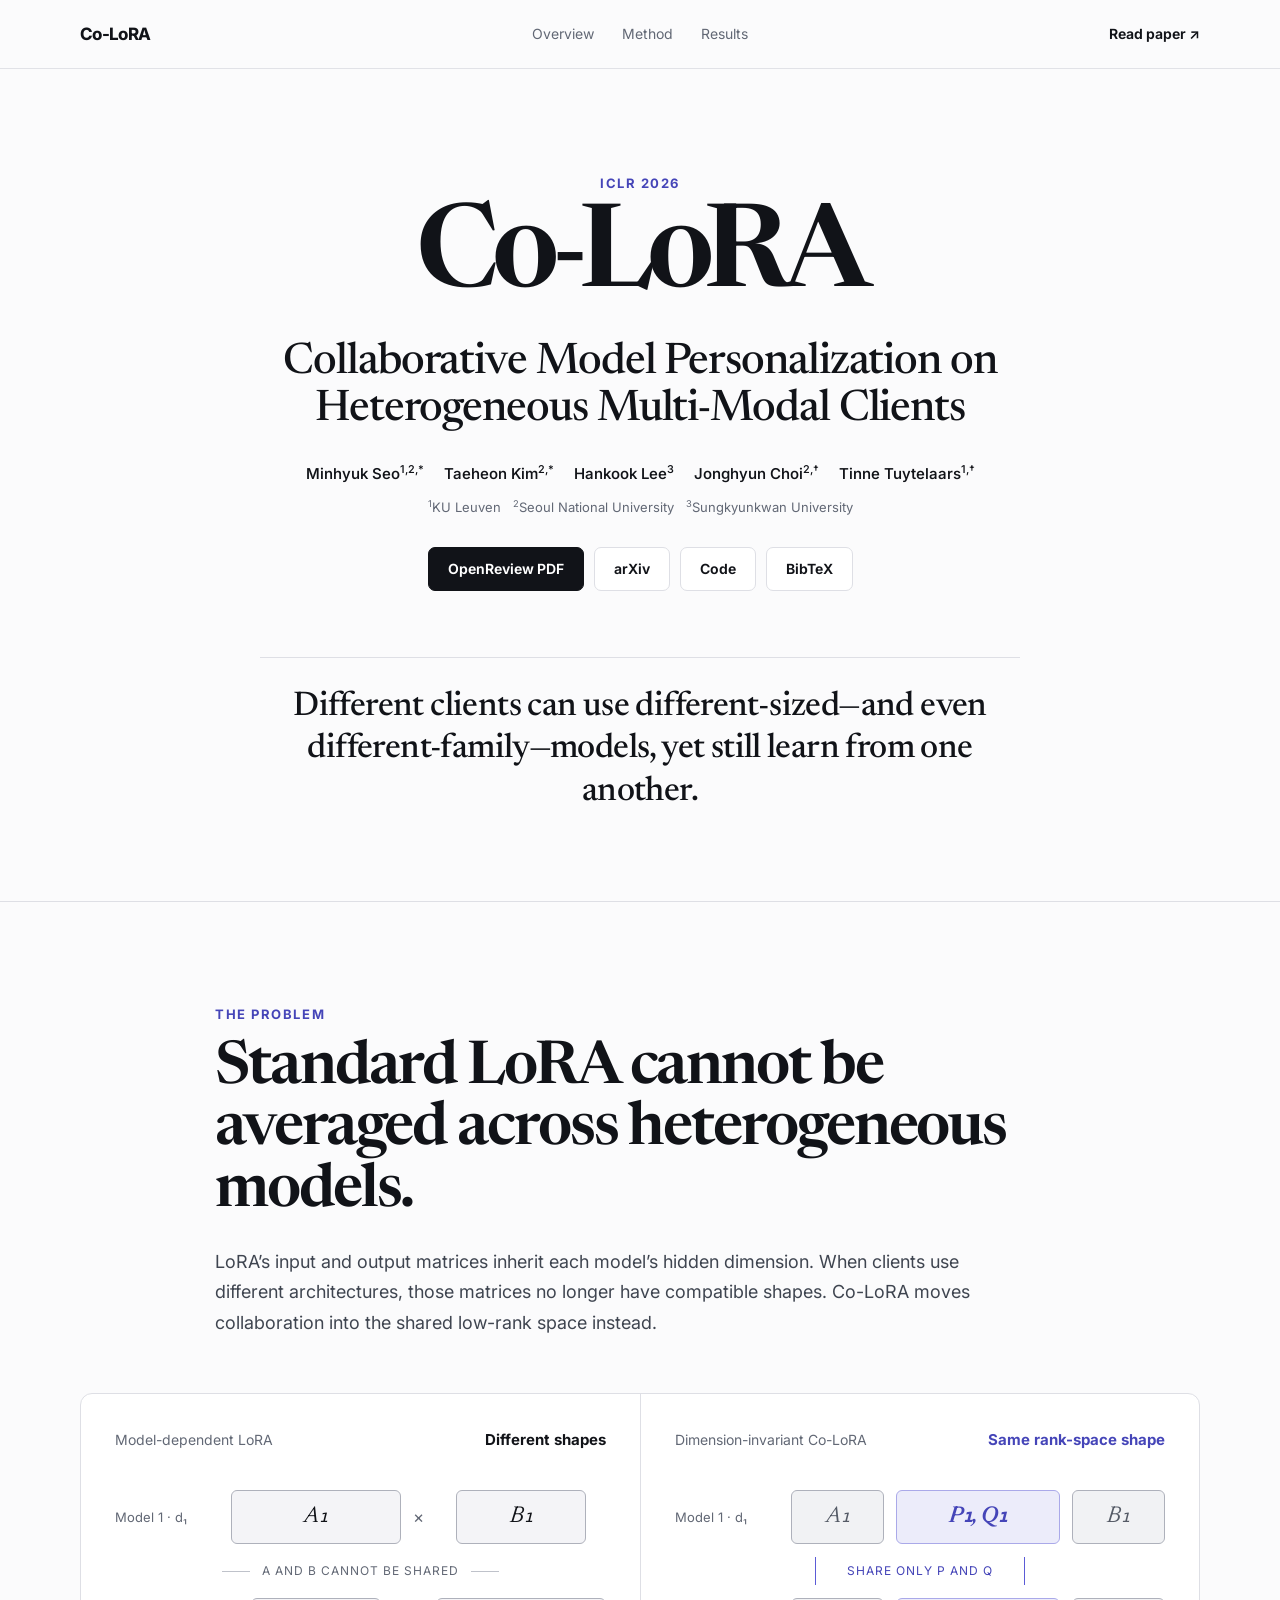
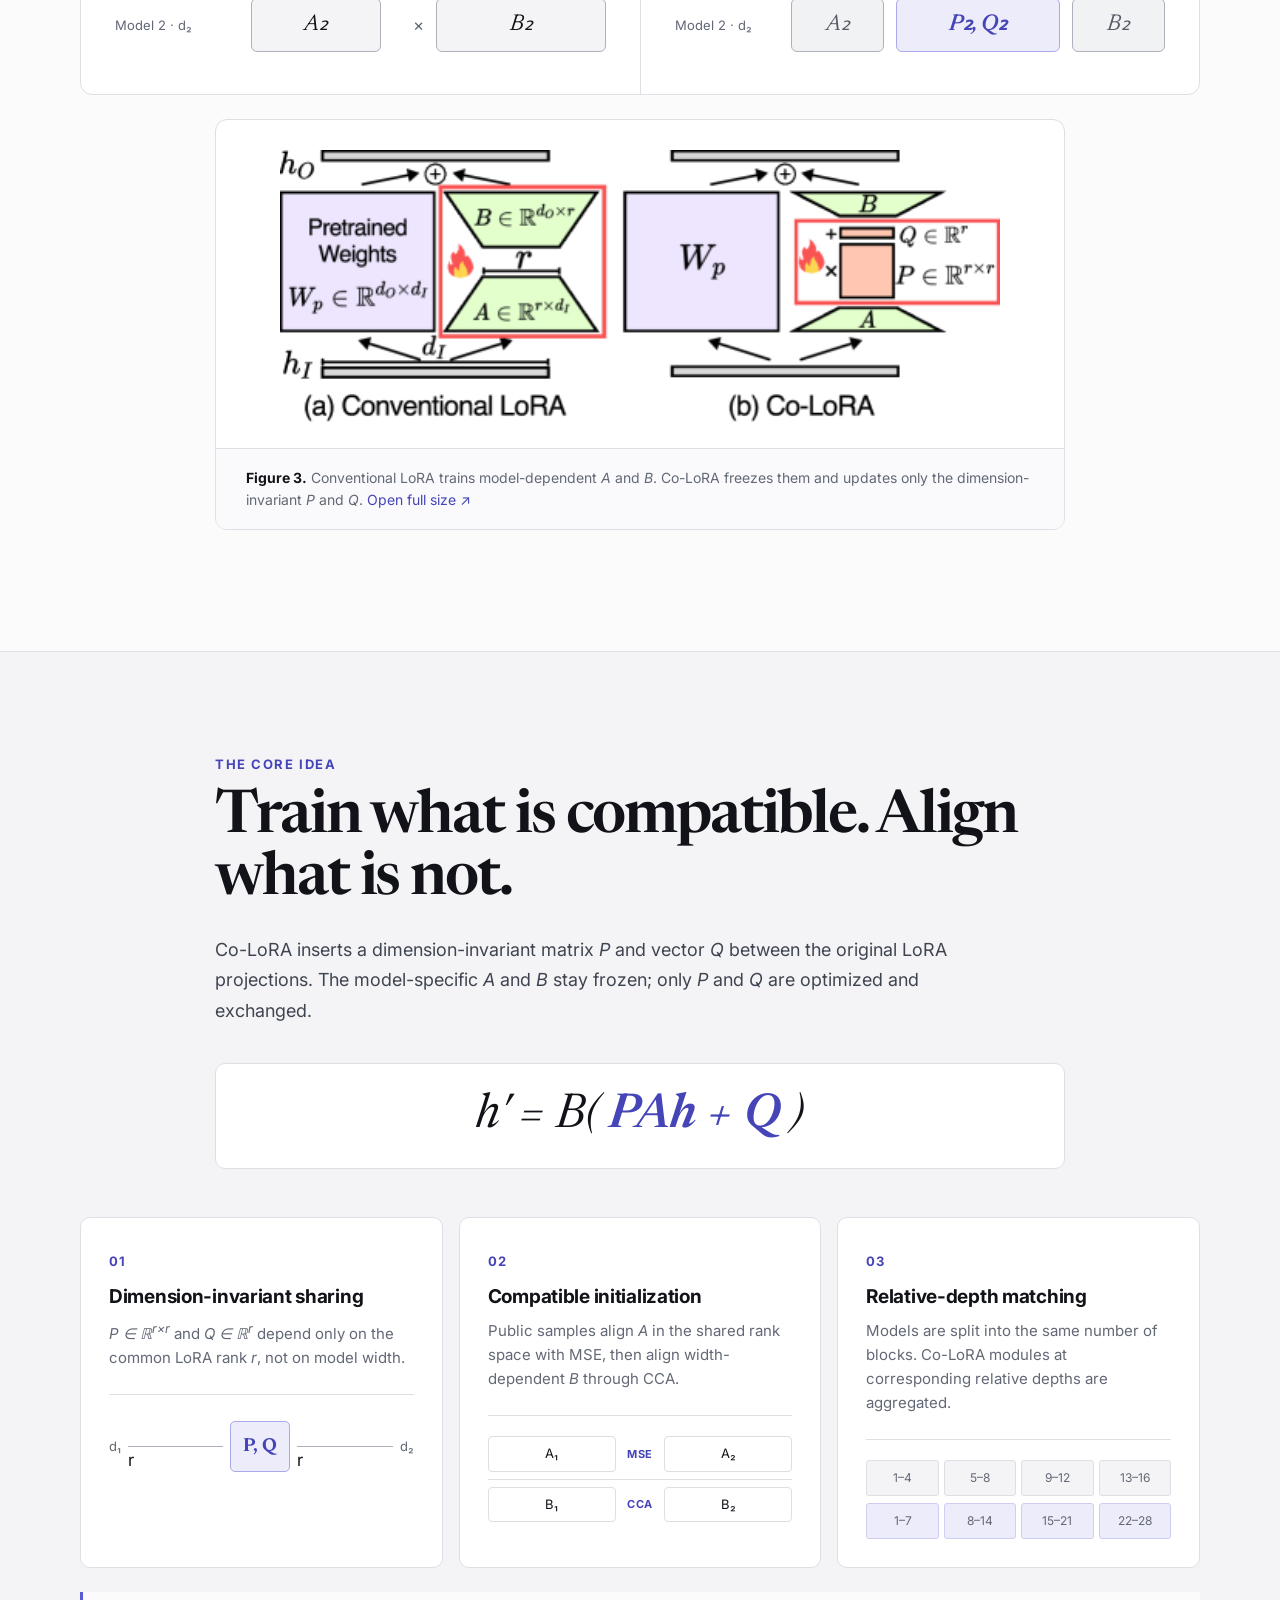
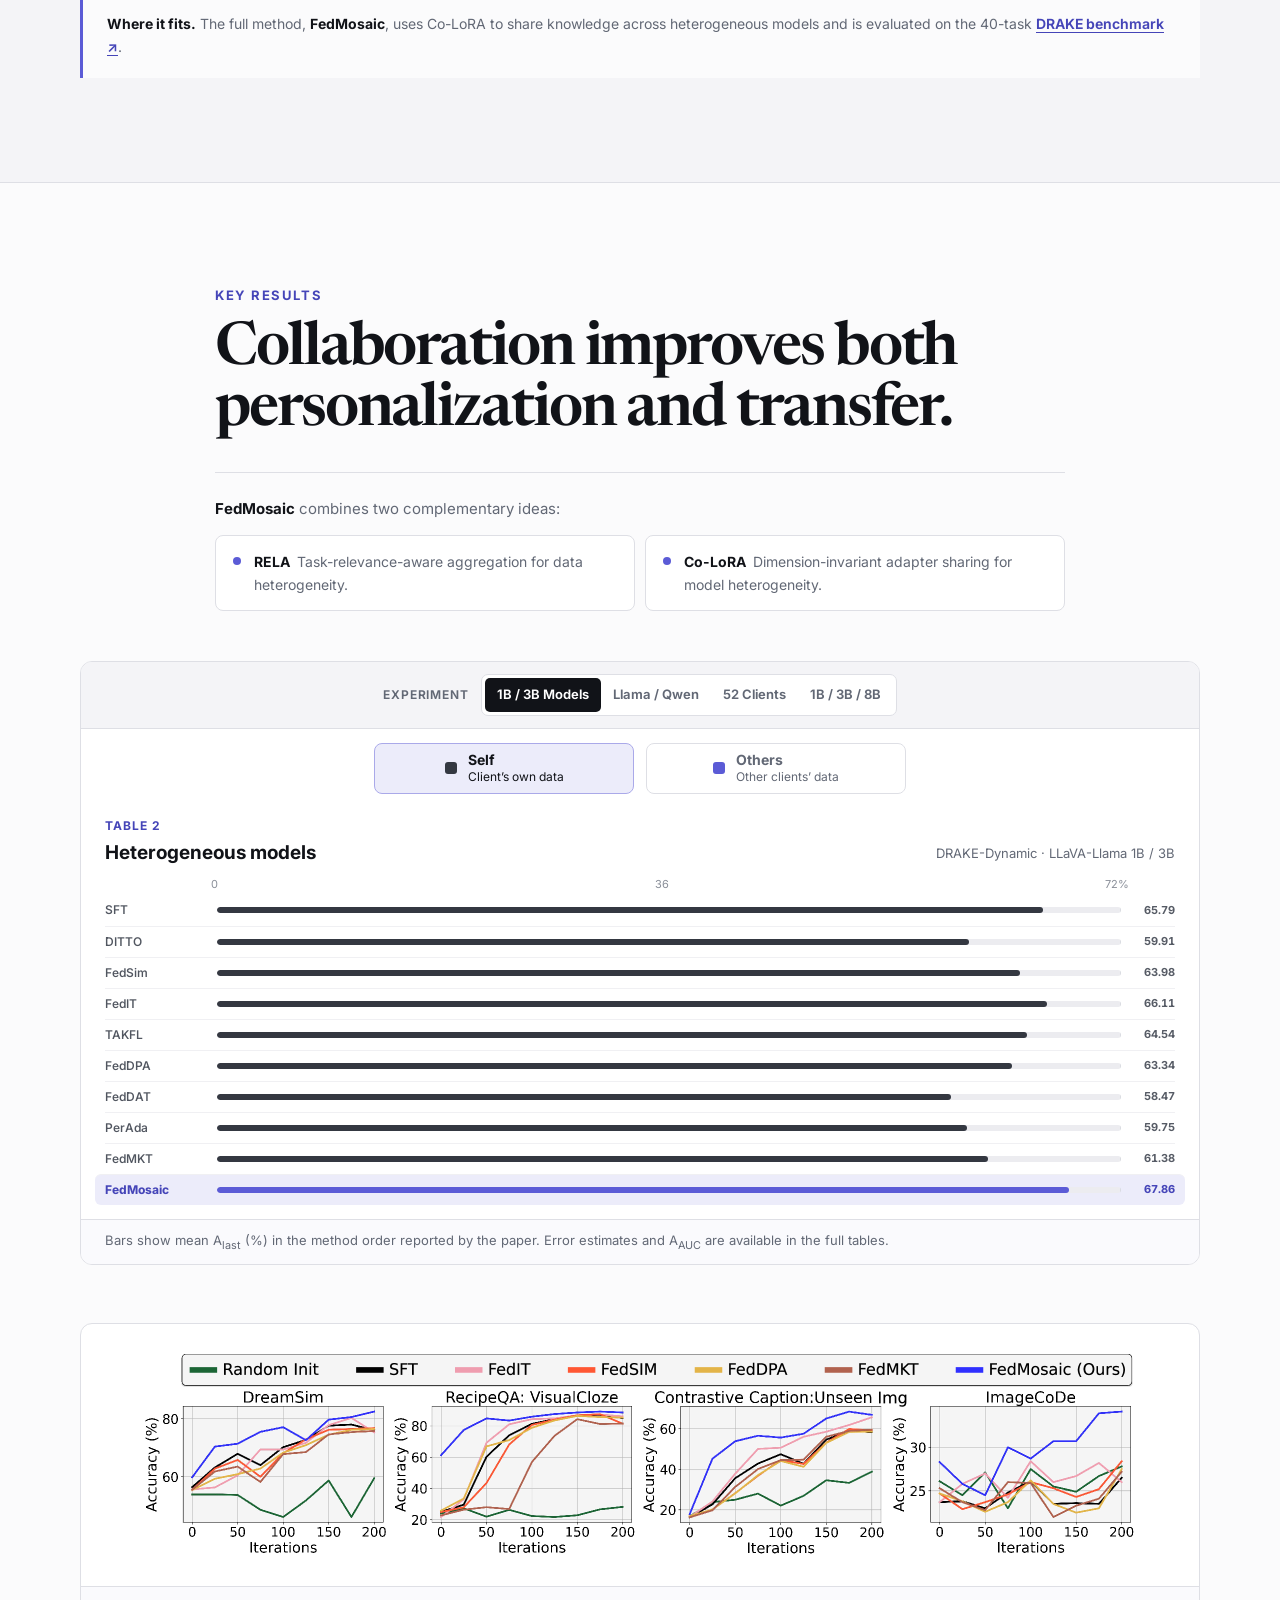
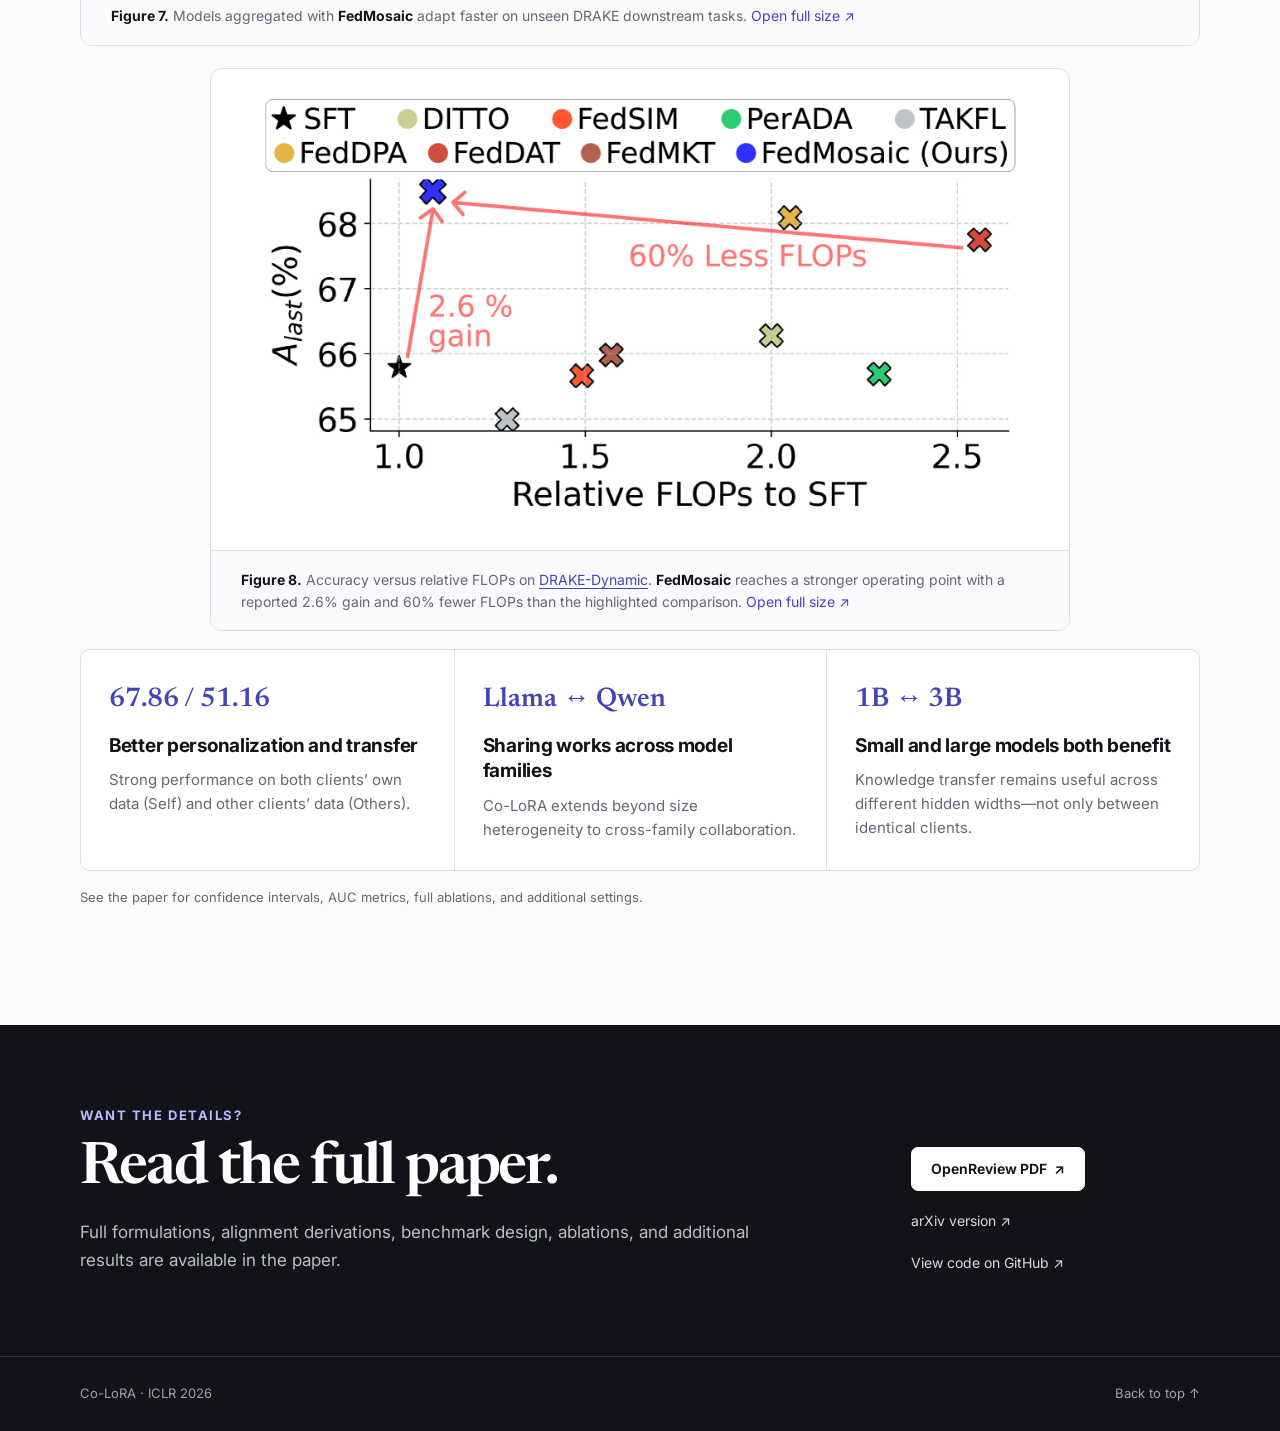
==== commit 1d1ad472: "Update Co-LoRA project page" ====
--- a/projects/co-lora-iclr2026/index.html
+++ b/projects/co-lora-iclr2026/index.html
@@ -175,9 +175,10 @@
           <div class="control-group" aria-label="Select experiment">
             <span>Experiment</span>
             <div class="segmented-control" data-control="experiment">
-              <button class="active" type="button" data-value="table2" aria-pressed="true">Model Heterogeneity</button>
-              <button type="button" data-value="table4" aria-pressed="false">Cross-Family</button>
-              <button type="button" data-value="table6" aria-pressed="false">52-Client Scale</button>
+              <button class="active" type="button" data-value="table2" aria-pressed="true">1B / 3B Models</button>
+              <button type="button" data-value="table4" aria-pressed="false">Llama / Qwen</button>
+              <button type="button" data-value="table6" aria-pressed="false">52 Clients</button>
+              <button type="button" data-value="table16" aria-pressed="false">1B / 3B / 8B</button>
             </div>
           </div>
         </div>
--- a/projects/co-lora-iclr2026/styles.css
+++ b/projects/co-lora-iclr2026/styles.css
@@ -616,7 +616,7 @@
 }
 
 .explorer-controls {
-  padding: 18px 30px;
+  padding: 12px 24px;
   border-bottom: 1px solid var(--line);
   display: flex;
   justify-content: center;
@@ -648,8 +648,8 @@
 
 .segmented-control button {
   min-width: 76px;
-  min-height: 34px;
-  padding: 7px 13px;
+  min-height: 32px;
+  padding: 6px 12px;
   border: 0;
   border-radius: 5px;
   cursor: pointer;
@@ -667,7 +667,7 @@
 .metric-control button.active { background: var(--accent); }
 
 .metric-legend {
-  padding: 22px 30px 4px;
+  padding: 14px 24px 2px;
   display: flex;
   justify-content: center;
   gap: 12px;
@@ -675,8 +675,8 @@
 
 .metric-legend button {
   width: min(260px, 45%);
-  min-height: 58px;
-  padding: 10px 16px;
+  min-height: 48px;
+  padding: 7px 14px;
   border: 1px solid var(--line);
   border-radius: 8px;
   display: flex;
@@ -710,7 +710,7 @@
 .metric-legend button small { font-size: 12px; line-height: 1.4; }
 
 .explorer-meta {
-  padding: 24px 30px 12px;
+  padding: 14px 24px 6px;
   display: flex;
   align-items: end;
   justify-content: space-between;
@@ -727,7 +727,7 @@
 
 .explorer-meta h4 {
   margin: 3px 0 0;
-  font-size: 21px;
+  font-size: 19px;
   line-height: 1.25;
 }
 
@@ -798,10 +798,10 @@
 .self-key { background: #343841; }
 .others-key { background: var(--accent); }
 
-.chart-body { padding: 20px 30px 24px; }
+.chart-body { padding: 8px 24px 14px; }
 
 .chart-scale {
-  margin: 0 48px 8px 112px;
+  margin: 0 46px 5px 106px;
   display: flex;
   justify-content: space-between;
   color: #8a8f99;
@@ -810,8 +810,8 @@
 }
 
 .chart-row {
-  min-height: 45px;
-  padding: 5px 0;
+  min-height: 31px;
+  padding: 2px 0;
   display: grid;
   grid-template-columns: 100px 1fr;
   align-items: center;
@@ -822,7 +822,7 @@
 
 .chart-method {
   color: #515660;
-  font-size: 13px;
+  font-size: 12px;
   font-weight: 550;
 }
 
@@ -837,7 +837,7 @@
 }
 
 .chart-value > span {
-  height: 8px;
+  height: 6px;
   border-radius: 99px;
   display: block;
   overflow: hidden;
@@ -855,7 +855,7 @@
 
 .chart-value b {
   color: #565b65;
-  font-size: 12px;
+  font-size: 11px;
   font-variant-numeric: tabular-nums;
   text-align: right;
 }
@@ -880,7 +880,7 @@
 
 .result-explorer > .chart-note {
   margin: 0;
-  padding: 16px 30px;
+  padding: 10px 24px;
   border-top: 1px solid var(--line);
   background: #fafafd;
 }
@@ -1089,26 +1089,26 @@
   .result-explorer { margin-top: 38px; }
   .explorer-header { padding: 20px; align-items: flex-start; }
   .explorer-header h3 { font-size: 26px; }
-  .explorer-controls { padding: 16px 20px; }
+  .explorer-controls { padding: 12px 16px; }
   .control-group { width: 100%; align-items: stretch; flex-direction: column; gap: 8px; }
   .segmented-control { width: 100%; }
-  .segmented-control button { min-width: 0; padding-inline: 7px; flex: 1; font-size: 11px; }
-  .metric-legend { padding: 18px 16px 2px; gap: 8px; }
+  .segmented-control button { min-width: 0; min-height: 36px; padding-inline: 5px; flex: 1; font-size: 10px; }
+  .metric-legend { padding: 12px 14px 2px; gap: 8px; }
   .metric-legend button { width: 50%; padding: 9px; gap: 8px; }
   .metric-legend button strong { font-size: 13px; }
   .metric-legend button small { font-size: 11px; }
-  .explorer-meta { padding: 20px 20px 10px; align-items: flex-start; flex-direction: column; gap: 5px; }
+  .explorer-meta { padding: 13px 16px 6px; align-items: flex-start; flex-direction: column; gap: 3px; }
   .explorer-meta p { text-align: left; }
   .chart-heading { padding: 20px; align-items: flex-start; flex-direction: column; gap: 12px; }
   .chart-heading h3 { font-size: 26px; }
   .chart-heading p { font-size: 13px; }
-  .chart-body { padding: 16px; }
-  .chart-scale { margin-left: 90px; margin-right: 43px; }
+  .chart-body { padding: 7px 14px 11px; }
+  .chart-scale { margin-left: 86px; margin-right: 41px; }
   .chart-row { grid-template-columns: 76px 1fr; gap: 8px; }
   .chart-method { font-size: 12px; }
   .chart-value { grid-template-columns: 1fr 40px; gap: 5px; }
   .chart-value b { font-size: 11px; }
-  .result-explorer > .chart-note { padding: 14px 20px; }
+  .result-explorer > .chart-note { padding: 9px 16px; }
   .paper-plots { margin-top: 42px; }
   .comparison-side,
   .result-card { padding: 22px; }
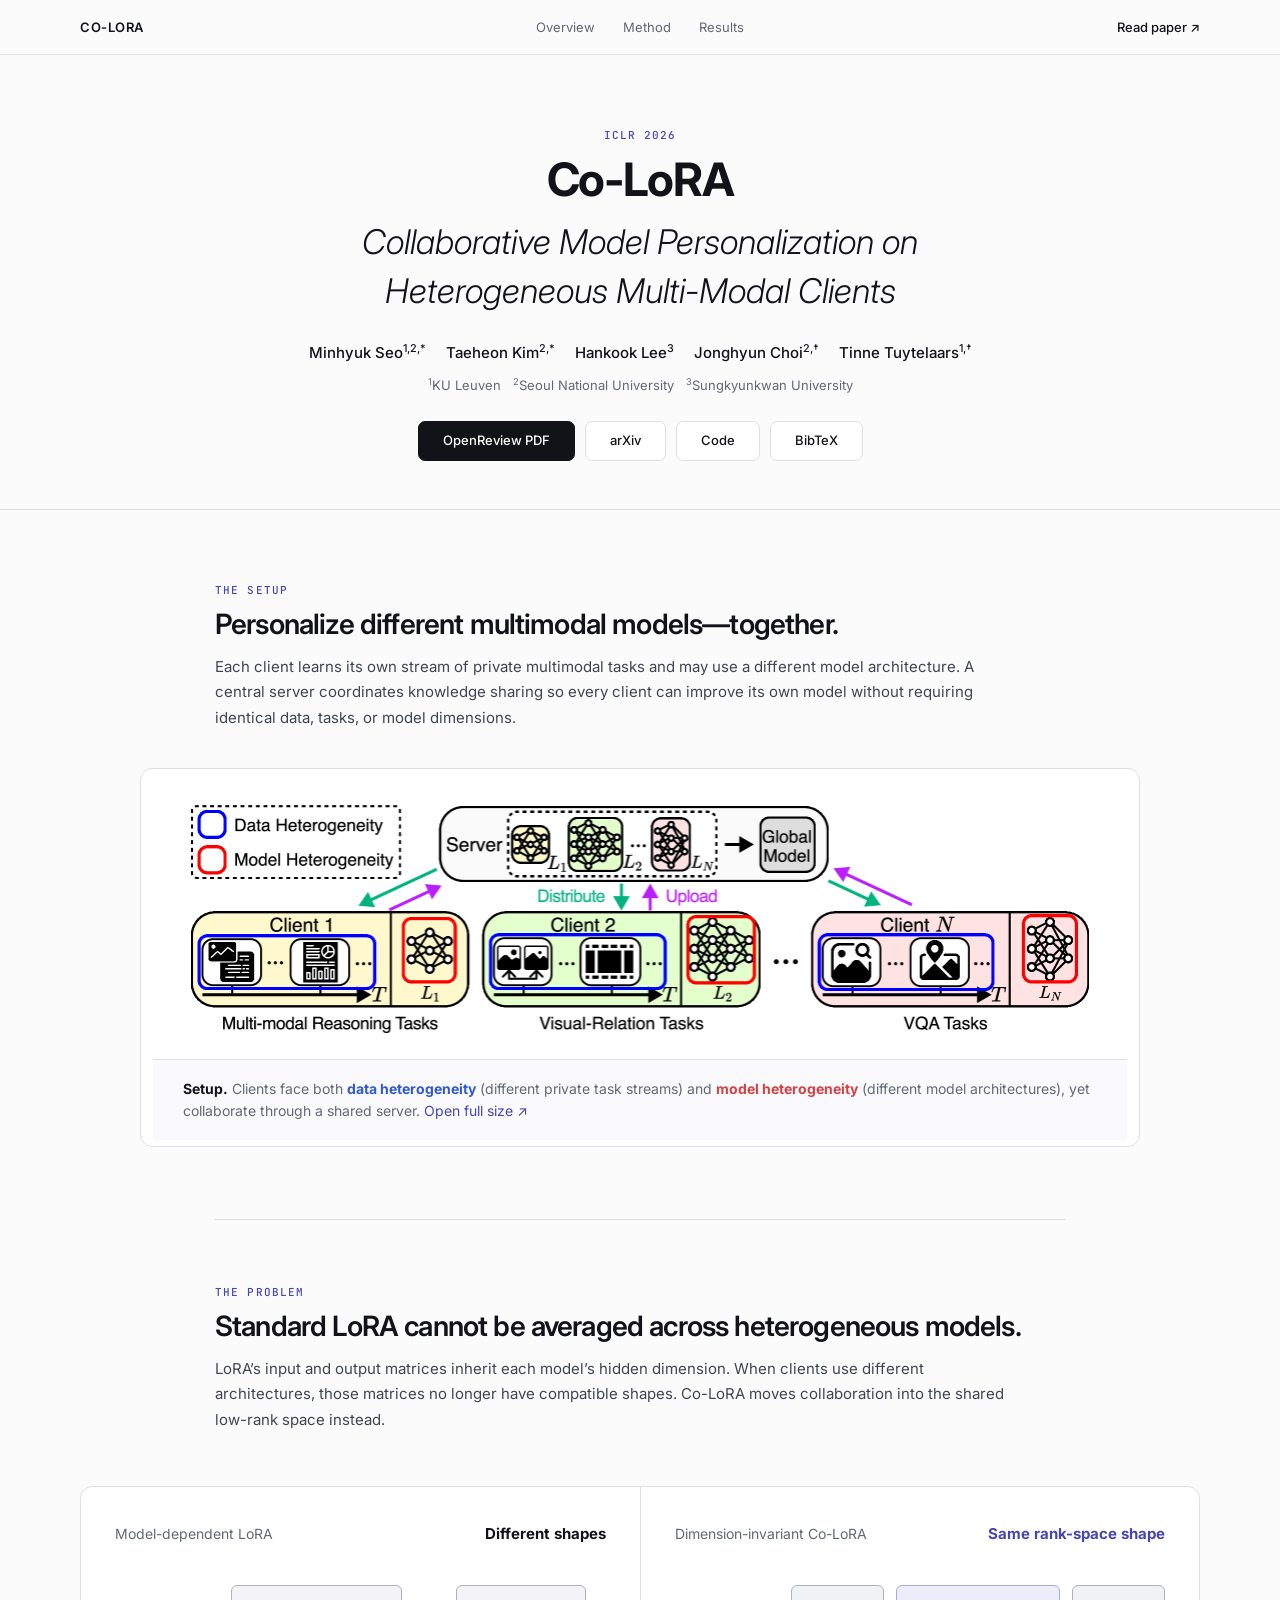
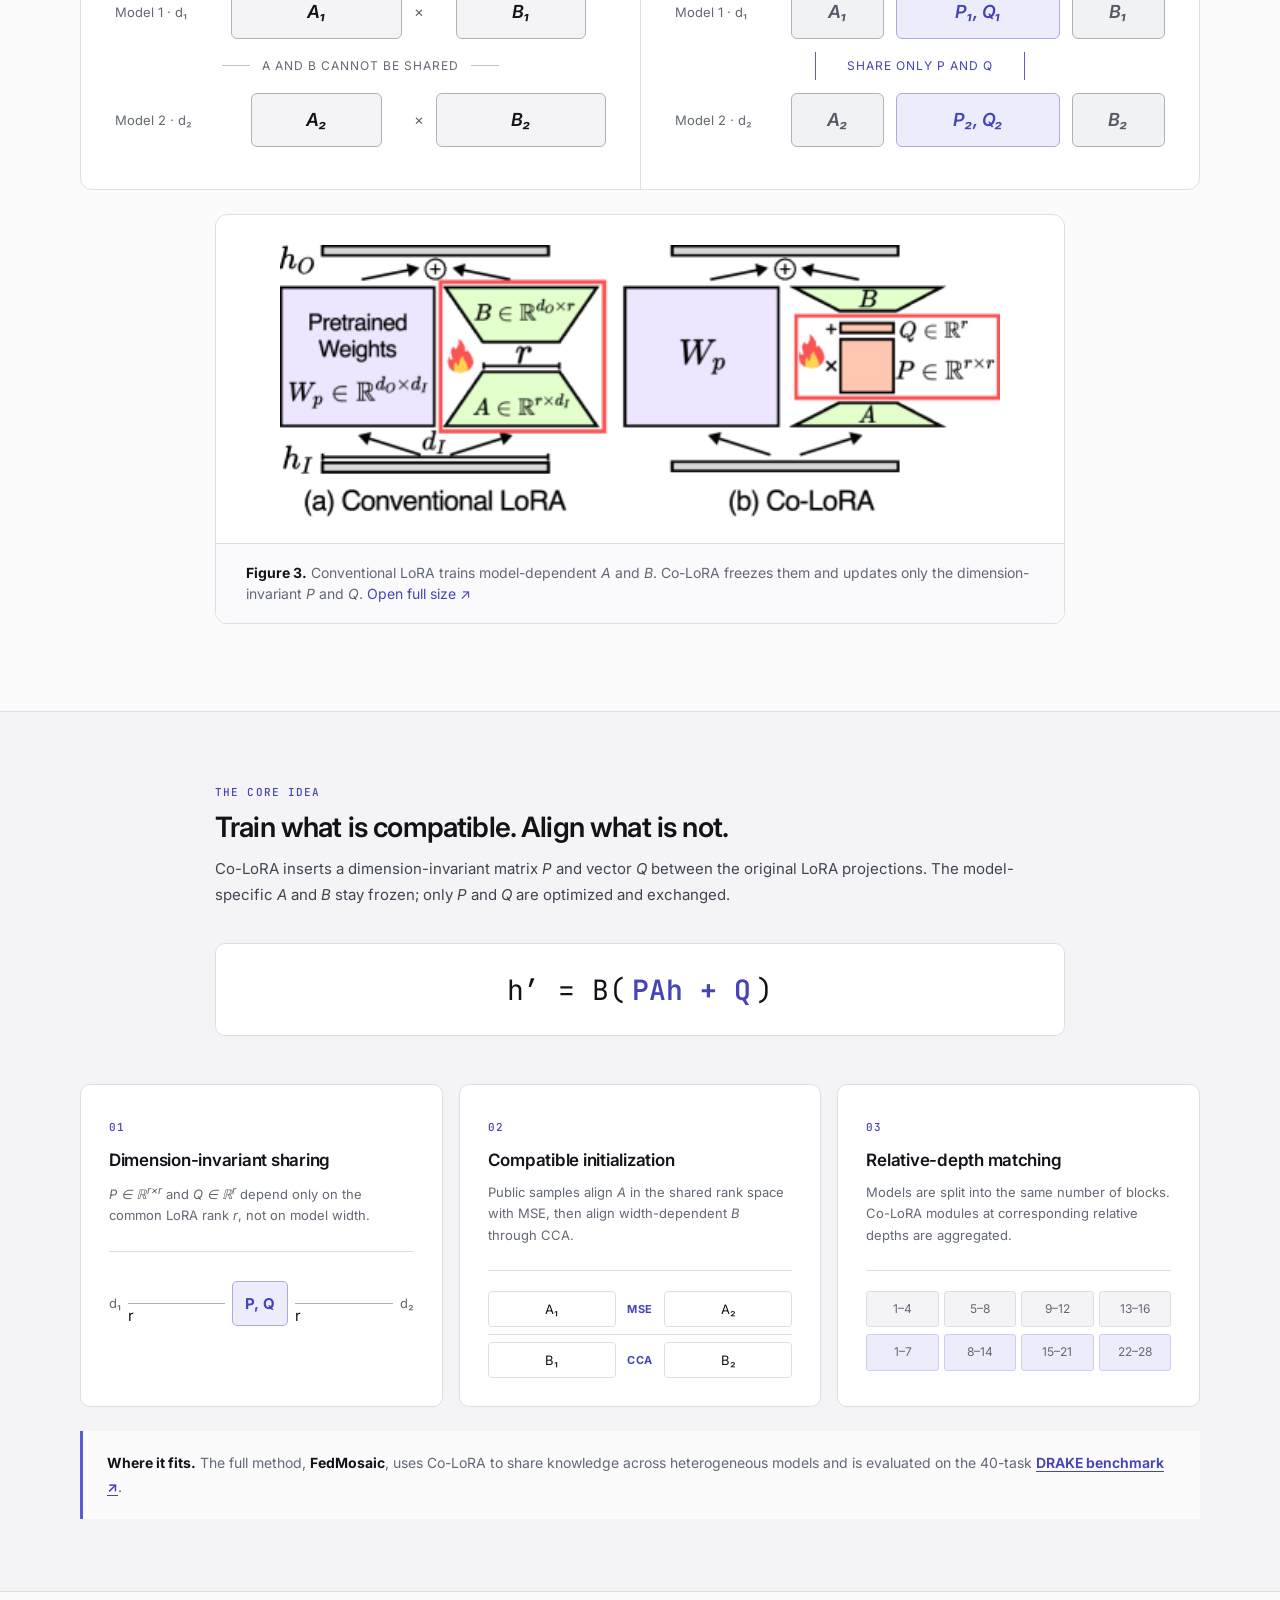
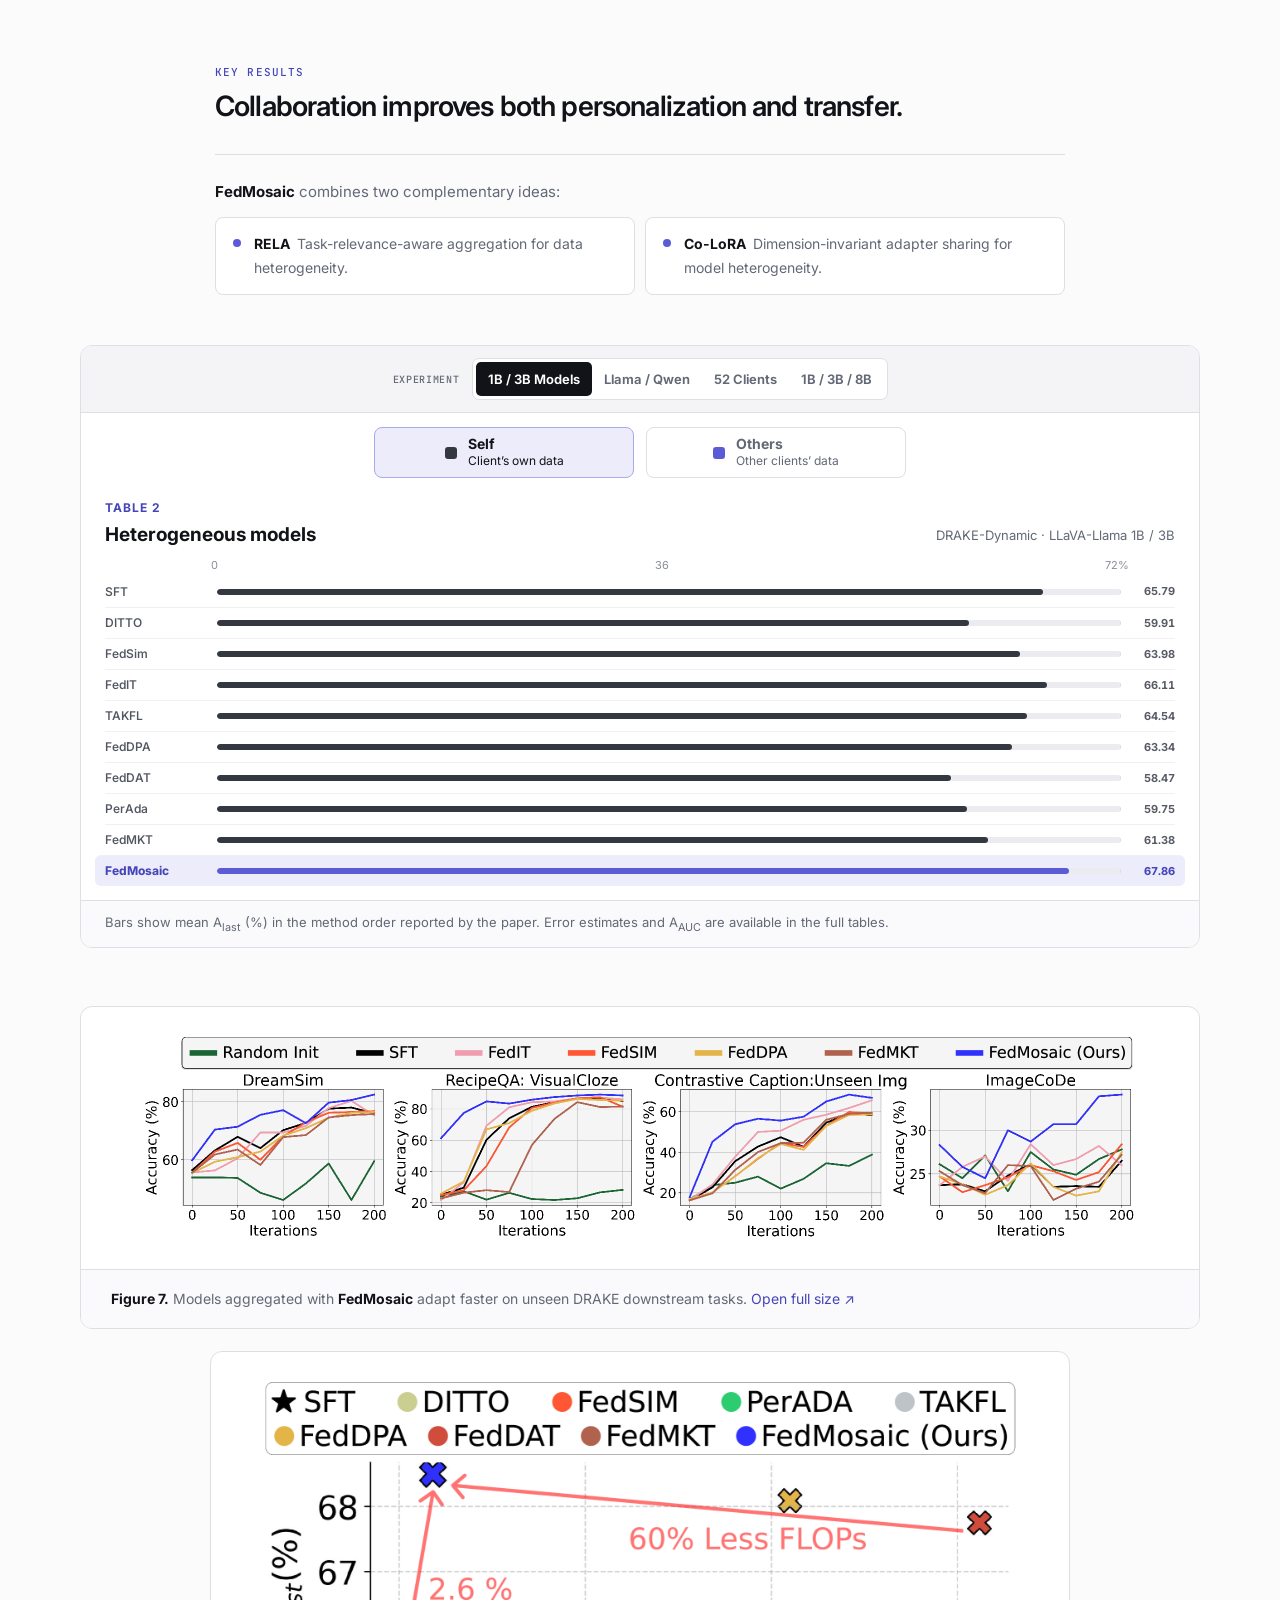
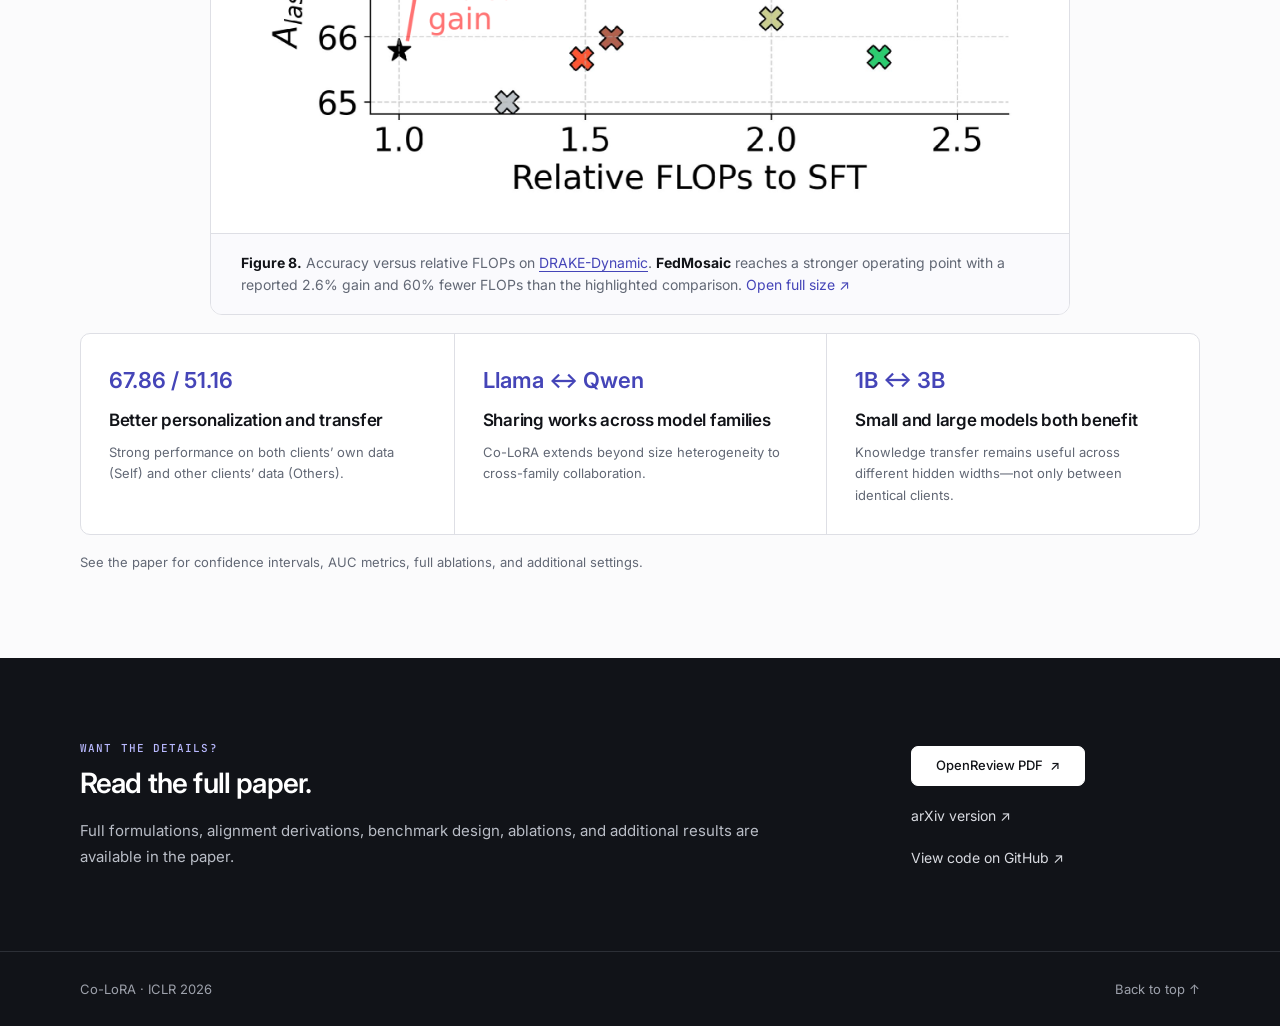
==== commit 03eef497: "Update Co-LoRA project page" ====
--- a/projects/co-lora-iclr2026/index.html
+++ b/projects/co-lora-iclr2026/index.html
@@ -11,7 +11,7 @@
   <title>Co-LoRA · Collaborative Model Personalization</title>
   <link rel="preconnect" href="https://fonts.googleapis.com">
   <link rel="preconnect" href="https://fonts.gstatic.com" crossorigin>
-  <link href="https://fonts.googleapis.com/css2?family=Inter:wght@400;500;600;700&amp;family=Newsreader:opsz,wght@6..72,500;6..72,600&amp;display=swap" rel="stylesheet">
+  <link href="https://fonts.googleapis.com/css2?family=Inter:wght@300;400;500;600;700&amp;family=JetBrains+Mono:wght@400;500&amp;display=swap" rel="stylesheet">
   <link rel="stylesheet" href="styles.css">
   <script defer src="script.js"></script>
 </head>
@@ -51,11 +51,24 @@
           <button class="button secondary cite-button" type="button">BibTeX</button>
         </div>
 
-        <p class="lead">Different clients can use different-sized—and even different-family—models, yet still learn from one another.</p>
+        <!-- <p class="lead">Different clients can use different-sized—and even different-family—models, yet still learn from one another.</p> -->
       </div>
     </header>
 
     <section class="section" id="overview">
+      <div class="container narrow setup-intro">
+        <p class="section-label">The setup</p>
+        <h2>Personalize different multimodal models&mdash;together.</h2>
+        <p class="section-intro">Each client learns its own stream of private multimodal tasks and may use a different model architecture. A central server coordinates knowledge sharing so every client can improve its own model without requiring identical data, tasks, or model dimensions.</p>
+      </div>
+
+      <figure class="container paper-figure setup-figure">
+        <a href="assets/overview.png" target="_blank" aria-label="Open the collaborative personalization setup at full size">
+          <img src="assets/overview.png" alt="A central server coordinates clients with different multimodal task streams and different model architectures." loading="eager">
+        </a>
+        <figcaption><strong>Setup.</strong> Clients face both <strong class="data-key">data heterogeneity</strong> (different private task streams) and <strong class="model-key">model heterogeneity</strong> (different model architectures), yet collaborate through a shared server. <span>Open full size &nearr;</span></figcaption>
+      </figure>
+
       <div class="container narrow">
         <p class="section-label">The problem</p>
         <h2>Standard LoRA cannot be averaged across heterogeneous models.</h2>
--- a/projects/co-lora-iclr2026/styles.css
+++ b/projects/co-lora-iclr2026/styles.css
@@ -24,8 +24,8 @@
   color: var(--ink);
   background: var(--page);
   font-family: "Inter", system-ui, -apple-system, BlinkMacSystemFont, "Segoe UI", sans-serif;
-  font-size: 17px;
-  line-height: 1.65;
+  font-size: 15px;
+  line-height: 1.7;
   -webkit-font-smoothing: antialiased;
 }
 
@@ -51,7 +51,7 @@
 
 .nav-inner {
   width: min(calc(100% - 48px), var(--max));
-  min-height: 68px;
+  min-height: 54px;
   margin-inline: auto;
   display: grid;
   grid-template-columns: 1fr auto 1fr;
@@ -61,15 +61,17 @@
 
 .wordmark {
   width: max-content;
-  font-weight: 750;
-  letter-spacing: -.04em;
+  font-size: 13px;
+  font-weight: 600;
+  letter-spacing: .04em;
   text-decoration: none;
+  text-transform: uppercase;
 }
 
 .nav-links {
   display: flex;
   gap: 28px;
-  font-size: 14px;
+  font-size: 13px;
 }
 
 .nav-links a,
@@ -84,12 +86,12 @@
 
 .nav-paper {
   justify-self: end;
-  font-size: 14px;
-  font-weight: 650;
+  font-size: 13px;
+  font-weight: 500;
 }
 
 .hero {
-  padding: 106px 0 88px;
+  padding: 72px 0 48px;
   border-bottom: 1px solid var(--line);
   text-align: center;
 }
@@ -98,32 +100,34 @@
 
 .venue,
 .section-label {
-  margin: 0 0 16px;
+  margin: 0 0 10px;
   color: var(--accent-dark);
-  font-size: 13px;
-  font-weight: 700;
-  line-height: 1.3;
-  letter-spacing: .12em;
+  font-family: "JetBrains Mono", "SFMono-Regular", Consolas, monospace;
+  font-size: 11px;
+  font-weight: 500;
+  line-height: 1.5;
+  letter-spacing: .1em;
   text-transform: uppercase;
 }
 
 .hero h1 {
   margin: 0;
-  font-family: "Newsreader", Georgia, serif;
-  font-size: clamp(72px, 9vw, 116px);
-  font-weight: 600;
-  line-height: .9;
-  letter-spacing: -.065em;
+  font-family: "Inter", -apple-system, BlinkMacSystemFont, sans-serif;
+  font-size: clamp(30px, 4vw, 46px);
+  font-weight: 700;
+  line-height: 1.12;
+  letter-spacing: -.03em;
 }
 
 .paper-title {
   max-width: 900px;
-  margin: 28px auto 26px;
-  font-family: "Newsreader", Georgia, serif;
-  font-size: clamp(28px, 3.4vw, 44px);
-  font-weight: 500;
-  line-height: 1.1;
-  letter-spacing: -.025em;
+  margin: 12px auto 24px;
+  font-family: "Inter", -apple-system, BlinkMacSystemFont, sans-serif;
+  font-size: clamp(22px, 2.8vw, 34px);
+  font-weight: 300;
+  font-style: italic;
+  line-height: 1.45;
+  letter-spacing: 0;
 }
 
 .authors {
@@ -132,7 +136,7 @@
   justify-content: center;
   gap: 5px 20px;
   font-size: 15px;
-  font-weight: 550;
+  font-weight: 500;
 }
 
 .authors a {
@@ -156,12 +160,12 @@
   flex-wrap: wrap;
   justify-content: center;
   gap: 10px;
-  margin-top: 28px;
+  margin-top: 24px;
 }
 
 .button {
-  min-height: 44px;
-  padding: 10px 19px;
+  min-height: 40px;
+  padding: 10px 24px;
   border: 1px solid var(--ink);
   border-radius: 7px;
   display: inline-flex;
@@ -169,8 +173,8 @@
   justify-content: center;
   gap: 7px;
   cursor: pointer;
-  font-size: 14px;
-  font-weight: 650;
+  font-size: 13px;
+  font-weight: 500;
   line-height: 1;
   text-decoration: none;
 }
@@ -191,18 +195,18 @@
 .button.secondary:hover { border-color: #aeb1bb; }
 
 .lead {
-  max-width: 760px;
-  margin: 66px auto 0;
-  padding-top: 28px;
+  max-width: 680px;
+  margin: 40px auto 0;
+  padding-top: 22px;
   border-top: 1px solid var(--line);
-  font-family: "Newsreader", Georgia, serif;
-  font-size: clamp(25px, 3vw, 34px);
-  font-weight: 500;
-  line-height: 1.25;
-  letter-spacing: -.018em;
-}
-
-.section { padding: 104px 0; }
+  font-family: "Inter", -apple-system, BlinkMacSystemFont, sans-serif;
+  font-size: 17px;
+  font-weight: 400;
+  line-height: 1.6;
+  letter-spacing: 0;
+}
+
+.section { padding: 72px 0; }
 
 .soft-section {
   background: var(--surface);
@@ -213,18 +217,18 @@
 .paper-cta h2,
 .citation-dialog h2 {
   margin: 0;
-  font-family: "Newsreader", Georgia, serif;
-  font-size: clamp(38px, 5vw, 60px);
+  font-family: "Inter", -apple-system, BlinkMacSystemFont, sans-serif;
+  font-size: 28px;
   font-weight: 600;
-  line-height: 1.02;
-  letter-spacing: -.035em;
+  line-height: 1.2;
+  letter-spacing: -.03em;
 }
 
 .section-intro {
   max-width: 800px;
-  margin: 24px 0 0;
+  margin: 12px 0 0;
   color: #3f4550;
-  font-size: 18px;
+  font-size: 15px;
   line-height: 1.7;
 }
 
@@ -299,6 +303,19 @@
 
 .colora-figure { max-width: 850px; }
 .colora-figure img { max-width: 720px; }
+.setup-figure {
+  max-width: 1000px;
+  margin-top: 38px;
+  margin-bottom: 72px;
+  padding: 36px 42px;
+}
+.setup-figure img { max-width: 898px; }
+.setup-figure figcaption strong.data-key { color: #3158d4; }
+.setup-figure figcaption strong.model-key { color: #d84040; }
+.setup-figure + .narrow {
+  padding-top: 64px;
+  border-top: 1px solid var(--line);
+}
 .result-plot img { max-width: 917px; }
 
 .paper-figure figcaption {
@@ -360,8 +377,9 @@
   display: grid;
   place-items: center;
   background: var(--surface);
-  font-family: "Newsreader", Georgia, serif;
-  font-size: 23px;
+  font-family: "Inter", -apple-system, BlinkMacSystemFont, sans-serif;
+  font-size: 18px;
+  font-weight: 600;
   font-style: italic;
 }
 
@@ -433,10 +451,10 @@
   justify-content: center;
   gap: .2em;
   background: var(--white);
-  font-family: "Newsreader", Georgia, serif;
-  font-size: clamp(32px, 5vw, 48px);
-  font-style: italic;
-  line-height: 1;
+  font-family: "JetBrains Mono", "SFMono-Regular", Consolas, monospace;
+  font-size: clamp(20px, 3vw, 28px);
+  font-style: normal;
+  line-height: 1.25;
 }
 
 .equation strong { color: var(--accent-dark); font-weight: 600; }
@@ -458,15 +476,17 @@
 
 .step {
   color: var(--accent-dark);
-  font-size: 13px;
-  font-weight: 700;
-  letter-spacing: .08em;
+  font-family: "JetBrains Mono", "SFMono-Regular", Consolas, monospace;
+  font-size: 11px;
+  font-weight: 500;
+  letter-spacing: .1em;
 }
 
 .method-card h3,
 .findings h3 {
   margin: 10px 0 10px;
-  font-size: 19px;
+  font-size: 17px;
+  font-weight: 600;
   line-height: 1.35;
   letter-spacing: -.015em;
 }
@@ -475,8 +495,8 @@
 .findings p {
   margin: 0;
   color: var(--muted);
-  font-size: 15px;
-  line-height: 1.6;
+  font-size: 13px;
+  line-height: 1.65;
 }
 
 .mini-visual {
@@ -506,8 +526,8 @@
   border-radius: 5px;
   color: var(--accent-dark);
   background: var(--accent-soft);
-  font-family: "Newsreader", Georgia, serif;
-  font-size: 19px;
+  font-family: "Inter", -apple-system, BlinkMacSystemFont, sans-serif;
+  font-size: 15px;
 }
 
 .align-visual {
@@ -585,19 +605,20 @@
 .explorer-kicker {
   margin: 0 0 5px;
   color: var(--accent-dark);
-  font-size: 12px;
-  font-weight: 700;
+  font-family: "JetBrains Mono", "SFMono-Regular", Consolas, monospace;
+  font-size: 10px;
+  font-weight: 500;
   letter-spacing: .1em;
   text-transform: uppercase;
 }
 
 .explorer-header h3 {
   margin: 0;
-  font-family: "Newsreader", Georgia, serif;
-  font-size: 30px;
+  font-family: "Inter", -apple-system, BlinkMacSystemFont, sans-serif;
+  font-size: 24px;
   font-weight: 600;
-  line-height: 1.1;
-  letter-spacing: -.025em;
+  line-height: 1.25;
+  letter-spacing: -.03em;
 }
 
 .explorer-legend {
@@ -632,8 +653,9 @@
 
 .control-group > span {
   color: var(--muted);
-  font-size: 12px;
-  font-weight: 650;
+  font-family: "JetBrains Mono", "SFMono-Regular", Consolas, monospace;
+  font-size: 10px;
+  font-weight: 500;
   text-transform: uppercase;
   letter-spacing: .07em;
 }
@@ -771,11 +793,11 @@
 
 .chart-heading h3 {
   margin: 4px 0 2px;
-  font-family: "Newsreader", Georgia, serif;
-  font-size: 30px;
+  font-family: "Inter", -apple-system, BlinkMacSystemFont, sans-serif;
+  font-size: 24px;
   font-weight: 600;
-  line-height: 1.05;
-  letter-spacing: -.025em;
+  line-height: 1.25;
+  letter-spacing: -.03em;
 }
 
 .chart-heading p {
@@ -923,11 +945,11 @@
 .result-number {
   margin: 18px 0 28px;
   display: block;
-  font-family: "Newsreader", Georgia, serif;
-  font-size: clamp(64px, 8vw, 92px);
-  font-weight: 600;
-  line-height: .9;
-  letter-spacing: -.05em;
+  font-family: "Inter", -apple-system, BlinkMacSystemFont, sans-serif;
+  font-size: clamp(38px, 5vw, 52px);
+  font-weight: 700;
+  line-height: 1;
+  letter-spacing: -.03em;
 }
 
 .result-bars { display: grid; gap: 13px; }
@@ -974,8 +996,8 @@
 
 .finding-mark {
   color: var(--accent-dark);
-  font-family: "Newsreader", Georgia, serif;
-  font-size: 27px;
+  font-family: "Inter", -apple-system, BlinkMacSystemFont, sans-serif;
+  font-size: 22px;
   font-weight: 600;
 }
 
@@ -999,7 +1021,7 @@
 }
 
 .paper-cta .section-label { color: #b9b9ff; }
-.paper-cta h2 { font-size: clamp(40px, 5vw, 58px); }
+.paper-cta h2 { font-size: 28px; }
 .paper-cta p:not(.section-label) { max-width: 700px; margin: 18px 0 0; color: #b9bdc6; }
 
 .cta-actions { display: grid; gap: 18px; justify-items: start; }
@@ -1025,7 +1047,7 @@
 }
 
 .citation-dialog::backdrop { background: rgba(17, 19, 24, .58); }
-.citation-dialog h2 { font-size: 38px; }
+.citation-dialog h2 { font-size: 28px; }
 .citation-dialog form { float: right; }
 
 .dialog-close {
@@ -1064,31 +1086,34 @@
 }
 
 @media (max-width: 600px) {
-  body { font-size: 16px; }
+  body { font-size: 15px; }
   .container,
   .nav-inner { width: min(calc(100% - 32px), var(--max)); }
   .nav-inner { min-height: 62px; }
-  .nav-paper { font-size: 13px; }
-  .hero { padding: 72px 0 64px; }
-  .hero h1 { font-size: clamp(62px, 21vw, 84px); }
-  .paper-title { margin-top: 22px; font-size: 28px; }
+  .nav-paper { font-size: 11px; }
+  .hero { padding: 56px 0 42px; }
+  .hero h1 { font-size: 26px; }
+  .paper-title { margin-top: 10px; font-size: 20px; }
   .desktop-break { display: none; }
-  .authors { gap: 4px 14px; font-size: 14px; }
+  .authors { gap: 4px 12px; font-size: 13px; }
   .affiliations { line-height: 1.5; }
-  .lead { margin-top: 46px; font-size: 25px; }
-  .section { padding: 72px 0; }
+  .lead { margin-top: 34px; font-size: 15px; }
+  .section { padding: 58px 0; }
   .section h2,
-  .paper-cta h2 { font-size: 39px; }
-  .section-intro { font-size: 16px; }
+  .paper-cta h2 { font-size: 24px; }
+  .section-intro { font-size: 15px; }
   .fedmosaic-summary ul { grid-template-columns: 1fr; }
   .fedmosaic-summary li { font-size: 13px; }
   .comparison { margin-top: 38px; }
   .paper-figure { margin-top: 38px; padding: 16px; }
   .paper-figure figcaption { margin: 20px -16px -16px; padding: 16px; font-size: 13px; }
+  .setup-figure { margin-top: 30px; margin-bottom: 54px; padding: 20px 12px; }
+  .setup-figure figcaption { margin: 20px -12px -20px; }
+  .setup-figure + .narrow { padding-top: 48px; }
   .comparison + .paper-figure { margin-top: 18px; }
   .result-explorer { margin-top: 38px; }
   .explorer-header { padding: 20px; align-items: flex-start; }
-  .explorer-header h3 { font-size: 26px; }
+  .explorer-header h3 { font-size: 22px; }
   .explorer-controls { padding: 12px 16px; }
   .control-group { width: 100%; align-items: stretch; flex-direction: column; gap: 8px; }
   .segmented-control { width: 100%; }
@@ -1100,7 +1125,7 @@
   .explorer-meta { padding: 13px 16px 6px; align-items: flex-start; flex-direction: column; gap: 3px; }
   .explorer-meta p { text-align: left; }
   .chart-heading { padding: 20px; align-items: flex-start; flex-direction: column; gap: 12px; }
-  .chart-heading h3 { font-size: 26px; }
+  .chart-heading h3 { font-size: 22px; }
   .chart-heading p { font-size: 13px; }
   .chart-body { padding: 7px 14px 11px; }
   .chart-scale { margin-left: 86px; margin-right: 41px; }
@@ -1116,14 +1141,14 @@
   .adapter-row { grid-template-columns: 68px 1fr auto 1fr; gap: 7px; }
   .adapter-row.co-row { grid-template-columns: 68px .8fr 1.5fr .8fr; }
   .model-name { font-size: 12px; }
-  .matrix { height: 48px; font-size: 19px; }
+  .matrix { height: 48px; font-size: 17px; }
   .matrix.narrow { margin-inline: 7px; }
   .share-arrow span { width: 190px; }
   .figure-note { font-size: 13px; text-align: left; }
-  .equation { padding: 24px 12px; font-size: 33px; }
+  .equation { padding: 22px 10px; font-size: 20px; }
   .method-card { padding: 23px; }
   .context-note { padding: 18px; }
-  .result-number { font-size: 68px; }
+  .result-number { font-size: 44px; }
   .findings article { padding: 23px; }
   .paper-cta { padding: 64px 0; }
   .citation-dialog { padding: 22px; }
